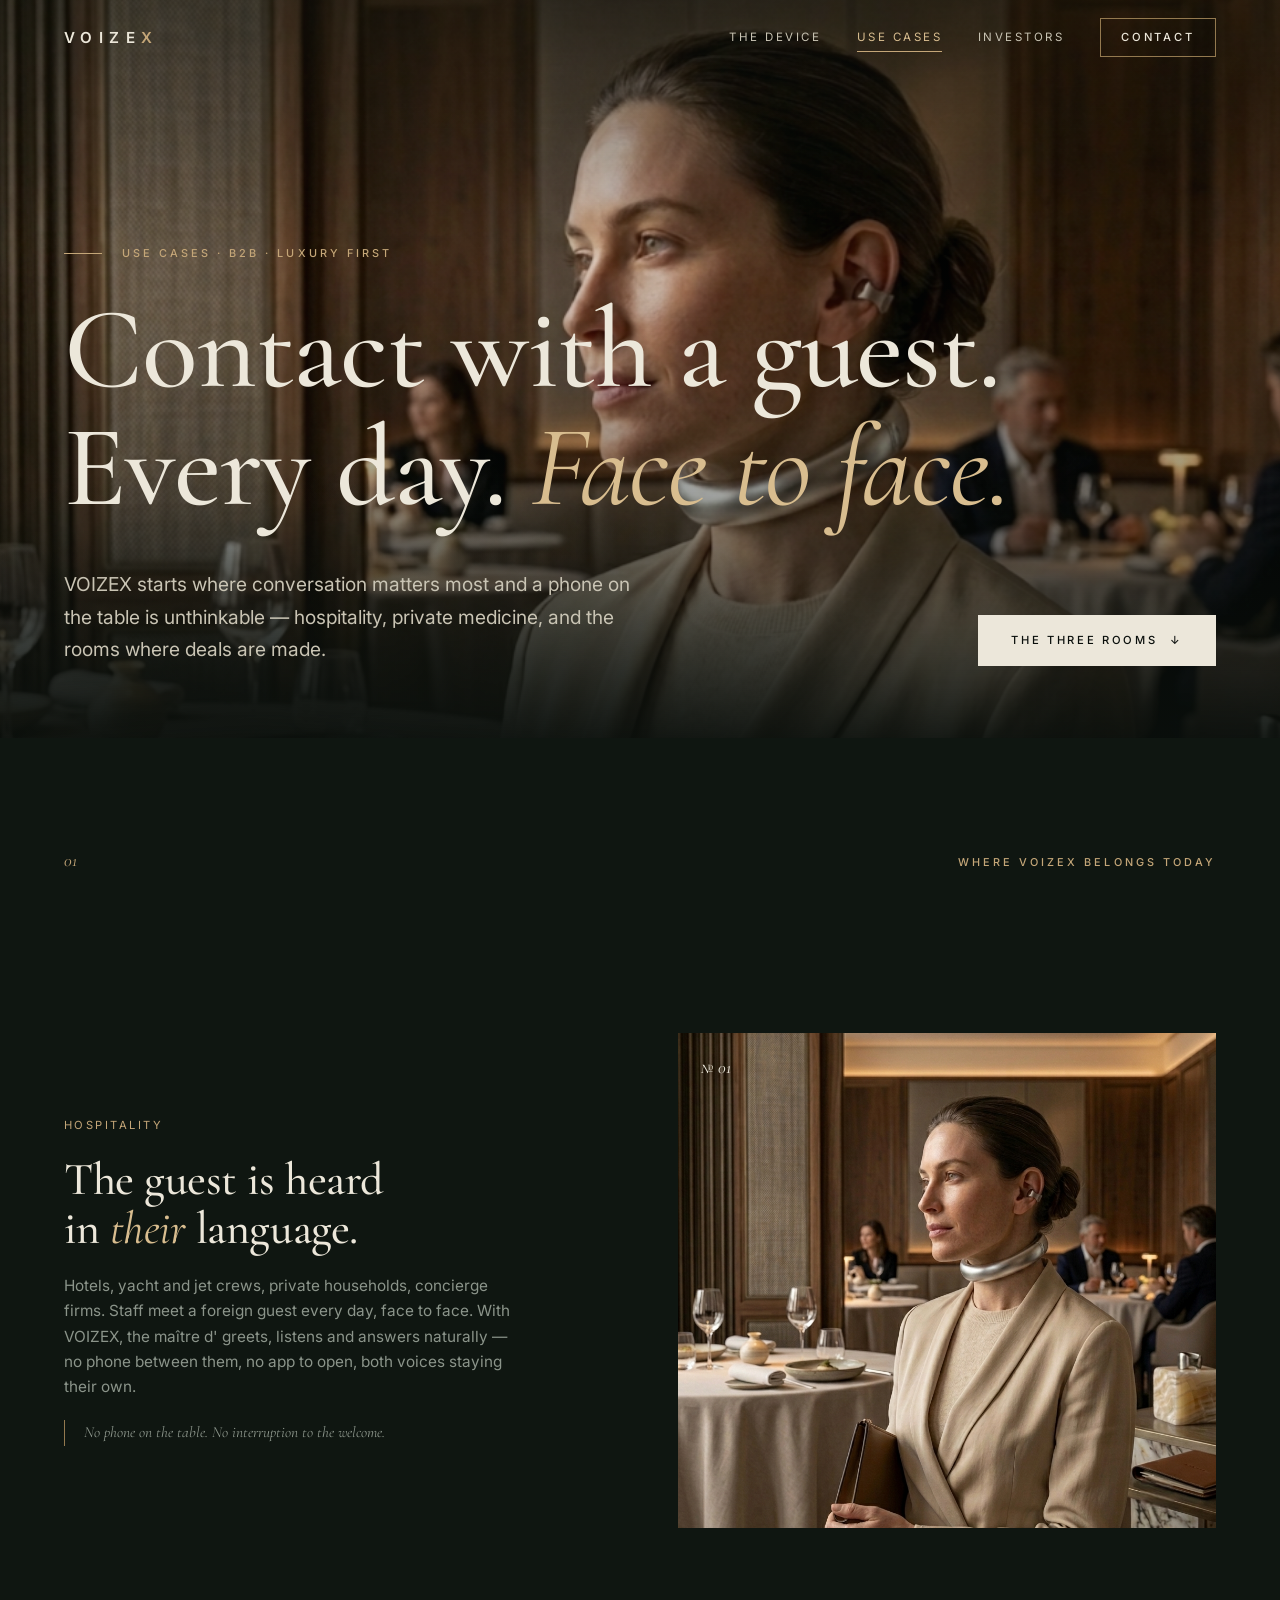
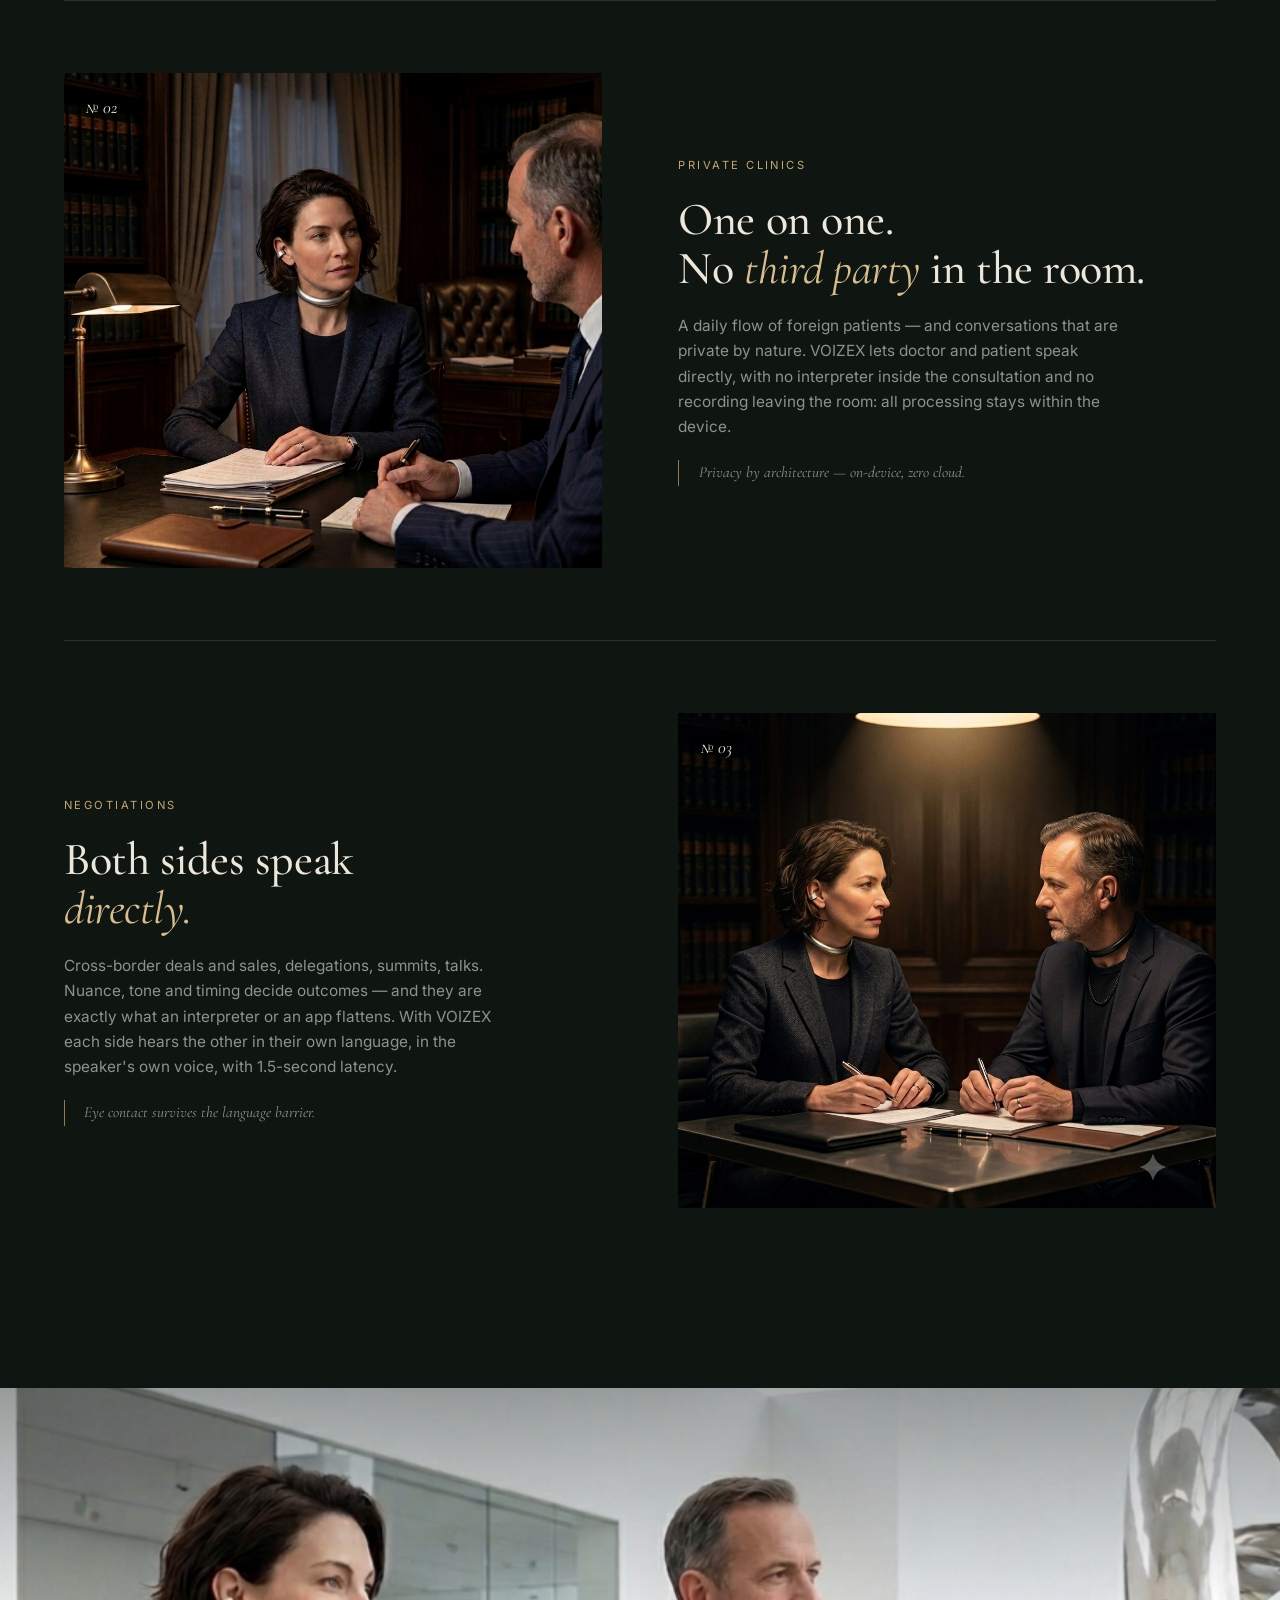
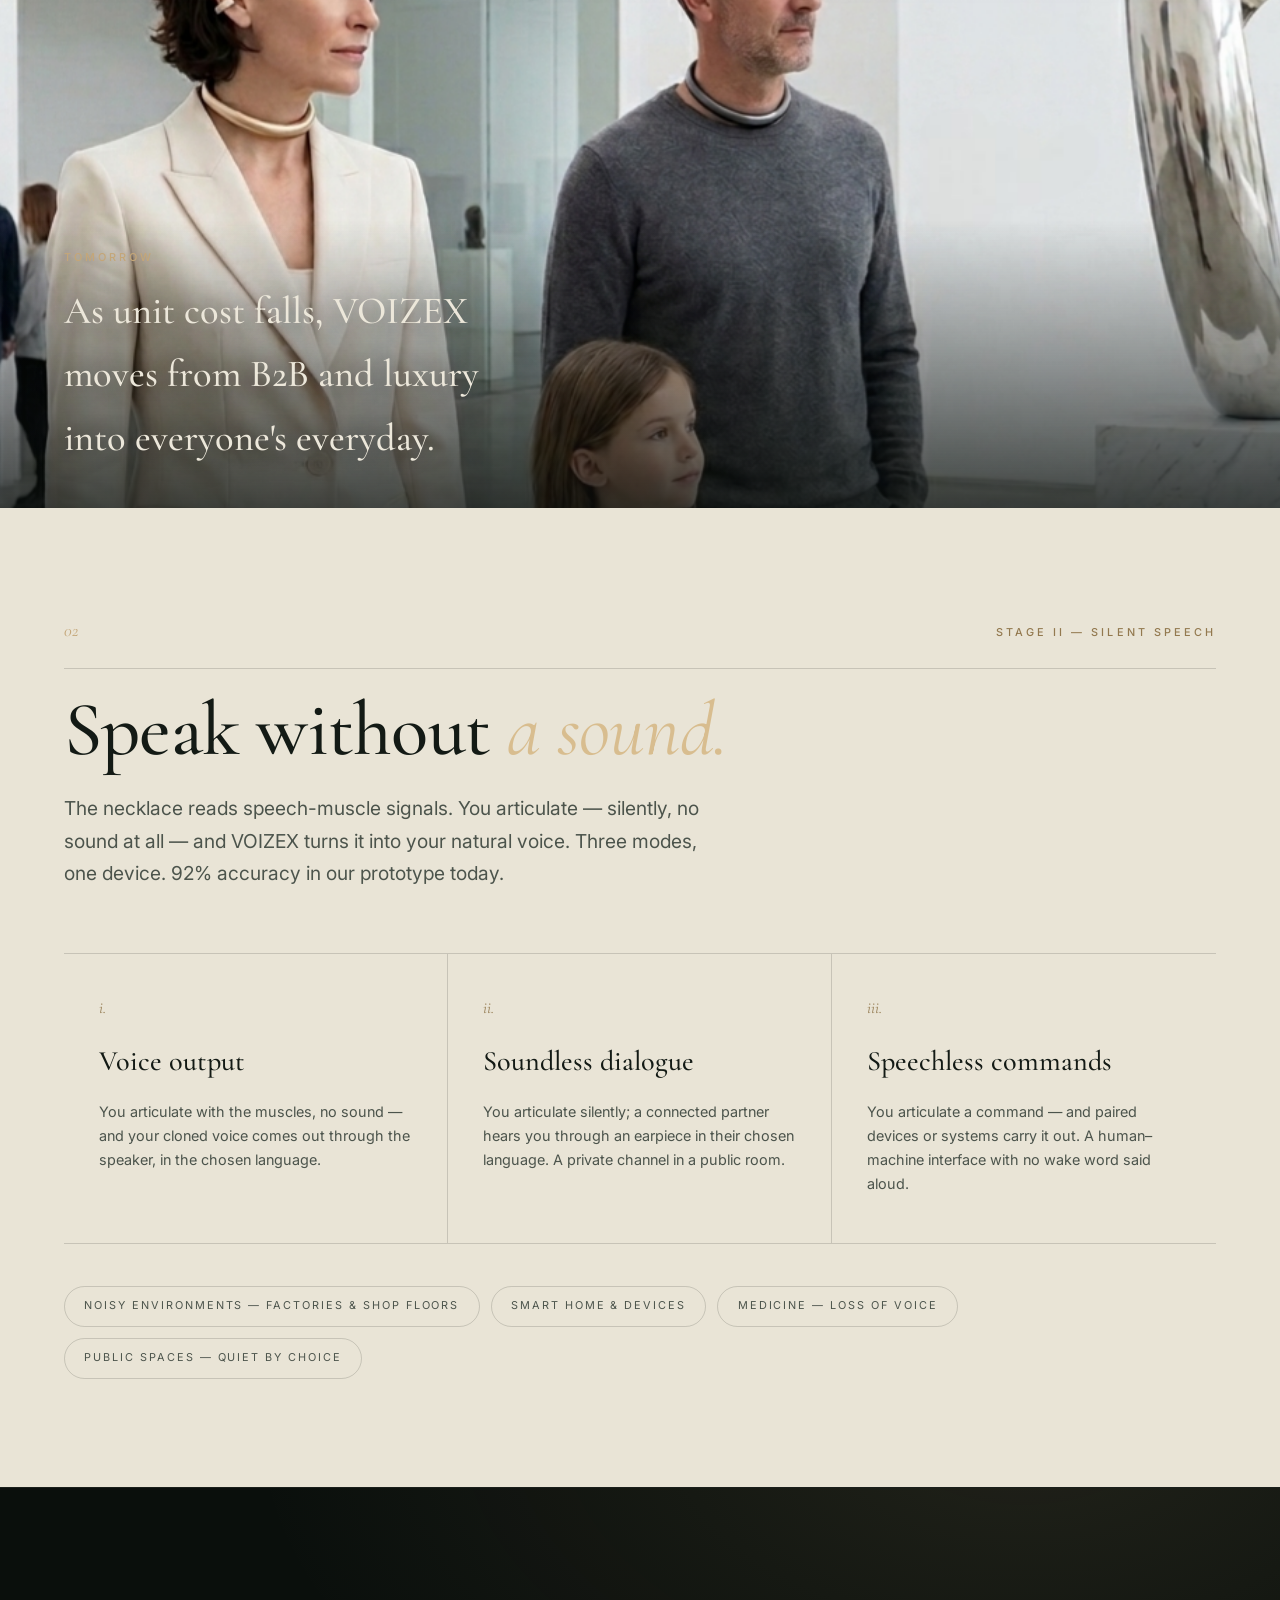
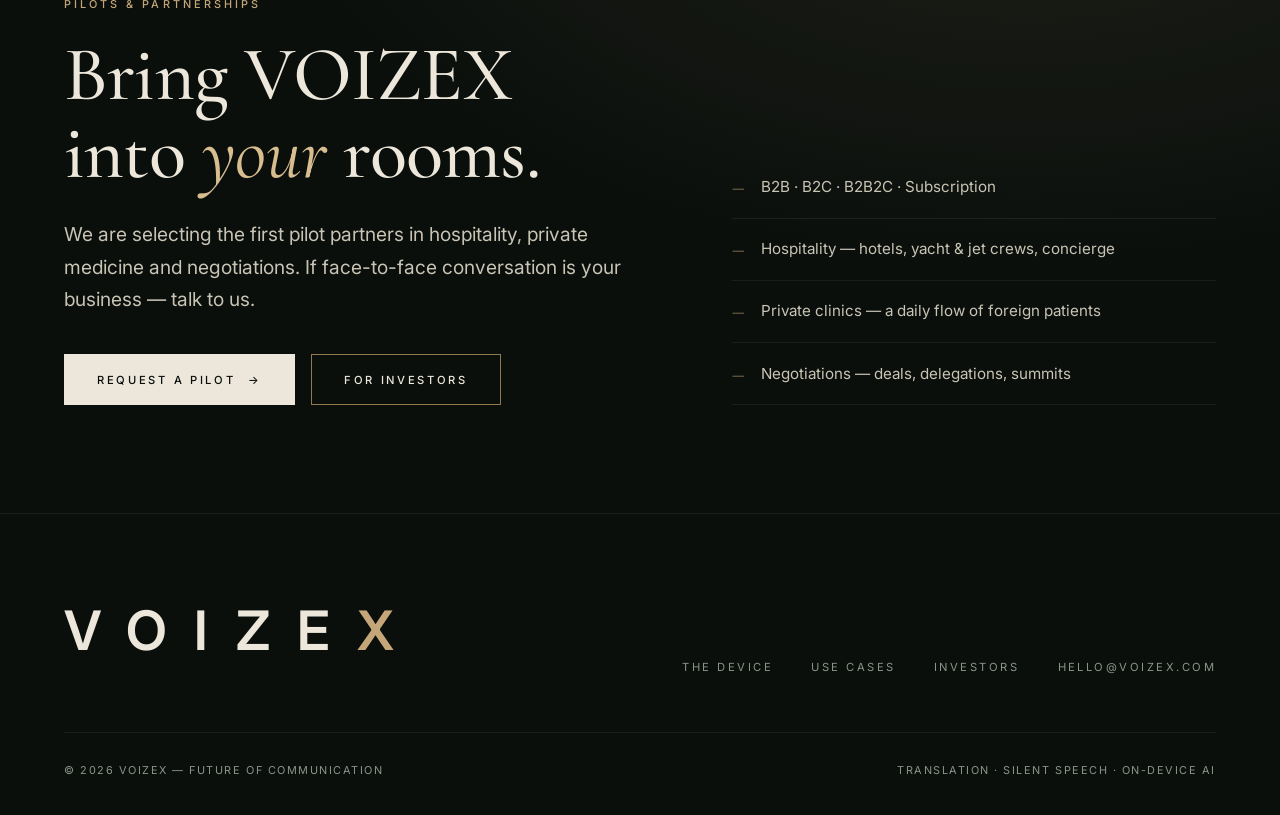
==== use-cases.html @ 8a962c3b "VOIZEX website — initial version (2 pages, dark luxury, serif typography) Co-Authored-By: Claude Fab" ====
<!DOCTYPE html>
<html lang="en">
<head>
  <meta charset="UTF-8">
  <meta name="viewport" content="width=device-width, initial-scale=1.0">
  <title>VOIZEX — Use Cases</title>
  <meta name="description" content="Where VOIZEX belongs: hospitality, private clinics, negotiations — and the silent-speech scenarios that come next.">
  <link rel="preconnect" href="https://fonts.googleapis.com">
  <link rel="preconnect" href="https://fonts.gstatic.com" crossorigin>
  <link href="https://fonts.googleapis.com/css2?family=Cormorant+Garamond:ital,wght@0,400;0,500;0,600;1,400;1,500&family=Inter:wght@400;500;600&display=swap" rel="stylesheet">
  <link rel="stylesheet" href="assets/css/style.css">
</head>
<body>

  <!-- ══════════ NAV ══════════ -->
  <nav class="nav" id="nav">
    <a class="nav-logo" href="index.html">VOIZE<span>X</span></a>
    <div class="nav-links">
      <a class="nav-link" href="index.html">The Device</a>
      <a class="nav-link active" href="use-cases.html">Use Cases</a>
      <a class="nav-link hide-sm" href="index.html#investors">Investors</a>
      <a class="btn" href="mailto:hello@voizex.com" style="padding:0.6rem 1.3rem">Contact</a>
    </div>
  </nav>

  <!-- ══════════ HERO ══════════ -->
  <header class="hero" style="min-height:82svh;">
    <div class="hero-media" data-parallax="0.25">
      <img src="assets/img/hospitality.png" alt="A maître d' wearing the VOIZEX necklace in a fine-dining room" fetchpriority="high" style="object-position:center 25%;">
    </div>
    <div class="hero-inner">
      <div class="hero-kicker reveal">
        <span class="tick"></span>
        <span class="label">Use cases · B2B · Luxury first</span>
      </div>
      <h1 class="display h-hero reveal" style="--d:.1s">Contact with a guest.<br>Every day. <em>Face to face.</em></h1>
      <div class="hero-bottom">
        <p class="lead hero-sub reveal" style="--d:.25s">
          VOIZEX starts where conversation matters most and a phone
          on the table is unthinkable — hospitality, private medicine,
          and the rooms where deals are made.
        </p>
        <div class="reveal" style="--d:.4s">
          <a class="btn btn--solid" href="#stories">The three rooms <span class="btn-arrow">↓</span></a>
        </div>
      </div>
    </div>
  </header>

  <!-- ══════════ STORIES ══════════ -->
  <section class="section" id="stories">
    <div class="wrap">
      <div class="section-head">
        <div class="head-row">
          <span class="index-num reveal">01</span>
          <span class="label reveal">Where Voizex belongs today</span>
        </div>
        <hr class="rule reveal-line">
      </div>

      <article class="story">
        <div class="story-media reveal">
          <img src="assets/img/hospitality.png" alt="Fine-dining maître d' greeting foreign guests, wearing VOIZEX" loading="lazy">
          <span class="story-index">№ 01</span>
        </div>
        <div class="story-body">
          <span class="who reveal">Hospitality</span>
          <h3 class="display reveal" style="--d:.1s">The guest is heard<br>in <em>their</em> language.</h3>
          <p class="reveal" style="--d:.2s">
            Hotels, yacht and jet crews, private households, concierge firms.
            Staff meet a foreign guest every day, face to face. With VOIZEX,
            the maître d' greets, listens and answers naturally — no phone
            between them, no app to open, both voices staying their own.
          </p>
          <p class="story-quote reveal" style="--d:.3s">
            No phone on the table. No interruption to the welcome.
          </p>
        </div>
      </article>

      <article class="story">
        <div class="story-media reveal">
          <img src="assets/img/clinic.png" alt="A private-clinic consultation, one on one, with VOIZEX at the neck" loading="lazy">
          <span class="story-index">№ 02</span>
        </div>
        <div class="story-body">
          <span class="who reveal">Private clinics</span>
          <h3 class="display reveal" style="--d:.1s">One on one.<br>No <em>third party</em> in the room.</h3>
          <p class="reveal" style="--d:.2s">
            A daily flow of foreign patients — and conversations that are
            private by nature. VOIZEX lets doctor and patient speak directly,
            with no interpreter inside the consultation and no recording
            leaving the room: all processing stays within the device.
          </p>
          <p class="story-quote reveal" style="--d:.3s">
            Privacy by architecture — on-device, zero cloud.
          </p>
        </div>
      </article>

      <article class="story">
        <div class="story-media reveal">
          <img src="assets/img/negotiation.png" alt="Two negotiators wearing VOIZEX across the table from each other" loading="lazy">
          <span class="story-index">№ 03</span>
        </div>
        <div class="story-body">
          <span class="who reveal">Negotiations</span>
          <h3 class="display reveal" style="--d:.1s">Both sides speak<br><em>directly.</em></h3>
          <p class="reveal" style="--d:.2s">
            Cross-border deals and sales, delegations, summits, talks.
            Nuance, tone and timing decide outcomes — and they are exactly
            what an interpreter or an app flattens. With VOIZEX each side
            hears the other in their own language, in the speaker's own voice,
            with 1.5-second latency.
          </p>
          <p class="story-quote reveal" style="--d:.3s">
            Eye contact survives the language barrier.
          </p>
        </div>
      </article>
    </div>
  </section>

  <!-- ══════════ IMAGE BREAK ══════════ -->
  <div class="image-break">
    <img src="assets/img/museum.png" alt="A family in a gallery wearing VOIZEX — technology that leaves no trace" data-parallax="0.18" loading="lazy">
    <div class="caption reveal">
      <p class="label" style="margin-bottom:0.8rem;">Tomorrow</p>
      <p class="cap-title">As unit cost falls, VOIZEX moves from B2B and luxury into everyone's everyday.</p>
    </div>
  </div>

  <!-- ══════════ SILENT SPEECH ══════════ -->
  <section class="section section--paper on-paper" id="silent">
    <div class="wrap">
      <div class="section-head">
        <div class="head-row">
          <span class="index-num reveal">02</span>
          <span class="label reveal">Stage II — silent speech</span>
        </div>
        <hr class="rule reveal-line">
        <h2 class="display h-1 reveal">Speak without <em>a sound.</em></h2>
        <p class="lead reveal" style="--d:.15s">
          The necklace reads speech-muscle signals. You articulate — silently,
          no sound at all — and VOIZEX turns it into your natural voice.
          Three modes, one device. 92% accuracy in our prototype today.
        </p>
      </div>

      <div class="modes">
        <article class="mode reveal">
          <span class="mode-num">i.</span>
          <h4>Voice output</h4>
          <p>You articulate with the muscles, no sound — and your cloned voice
             comes out through the speaker, in the chosen language.</p>
        </article>
        <article class="mode reveal" style="--d:.12s">
          <span class="mode-num">ii.</span>
          <h4>Soundless dialogue</h4>
          <p>You articulate silently; a connected partner hears you through
             an earpiece in their chosen language. A private channel in a public room.</p>
        </article>
        <article class="mode reveal" style="--d:.24s">
          <span class="mode-num">iii.</span>
          <h4>Speechless commands</h4>
          <p>You articulate a command — and paired devices or systems carry it out.
             A human–machine interface with no wake word said aloud.</p>
        </article>
      </div>

      <div class="env-row">
        <span class="env-chip reveal">Noisy environments — factories &amp; shop floors</span>
        <span class="env-chip reveal" style="--d:.08s">Smart home &amp; devices</span>
        <span class="env-chip reveal" style="--d:.16s">Medicine — loss of voice</span>
        <span class="env-chip reveal" style="--d:.24s">Public spaces — quiet by choice</span>
      </div>
    </div>
  </section>

  <!-- ══════════ CTA BAND ══════════ -->
  <section class="section invest">
    <div class="wrap">
      <div class="invest-grid">
        <div>
          <p class="label reveal">Pilots &amp; partnerships</p>
          <h2 class="display h-1 reveal" style="--d:.1s; margin-top:1.4rem;">Bring VOIZEX into <em>your</em> rooms.</h2>
          <p class="lead reveal" style="--d:.2s; margin-top:1.6rem;">
            We are selecting the first pilot partners in hospitality,
            private medicine and negotiations. If face-to-face conversation
            is your business — talk to us.
          </p>
          <div class="reveal" style="--d:.3s; margin-top:2.4rem; display:flex; gap:1rem; flex-wrap:wrap;">
            <a class="btn btn--solid" href="mailto:hello@voizex.com?subject=VOIZEX%20—%20pilot%20request">Request a pilot <span class="btn-arrow">→</span></a>
            <a class="btn" href="index.html#investors">For investors</a>
          </div>
        </div>
        <ul class="invest-points">
          <li class="reveal">B2B · B2C · B2B2C · Subscription</li>
          <li class="reveal" style="--d:.08s">Hospitality — hotels, yacht &amp; jet crews, concierge</li>
          <li class="reveal" style="--d:.16s">Private clinics — a daily flow of foreign patients</li>
          <li class="reveal" style="--d:.24s">Negotiations — deals, delegations, summits</li>
        </ul>
      </div>
    </div>
  </section>

  <!-- ══════════ FOOTER ══════════ -->
  <footer class="footer">
    <div class="wrap">
      <div class="footer-grid">
        <a class="footer-word" href="index.html">VOIZE<span>X</span></a>
        <div class="footer-links">
          <a href="index.html">The Device</a>
          <a href="use-cases.html">Use Cases</a>
          <a href="index.html#investors">Investors</a>
          <a href="mailto:hello@voizex.com">hello@voizex.com</a>
        </div>
      </div>
      <div class="footer-base">
        <span>© 2026 VOIZEX — Future of communication</span>
        <span>Translation · Silent speech · On-device AI</span>
      </div>
    </div>
  </footer>

  <script src="assets/js/main.js"></script>
</body>
</html>
---- assets/css/style.css ----
/* ============================================================
   VOIZEX — design system
   Deep-green editorial luxury · Cormorant Garamond + Inter
   ============================================================ */

:root {
  /* palette — warm near-black green, never flat black */
  --bg-0: #0a0f0c;
  --bg-1: #0f1611;
  --bg-2: #152018;
  --bg-3: #1b2a20;
  --ivory: #ece7da;
  --ivory-dim: #c9c4b4;
  --muted: #8b948a;
  --gold: #c4a678;
  --gold-bright: #d8bd8f;
  --gold-deep: #93794f;
  --line: rgba(236, 231, 218, 0.13);
  --line-soft: rgba(236, 231, 218, 0.07);

  /* light sections */
  --paper: #e9e4d6;
  --paper-2: #dfd9c8;
  --ink: #131a15;
  --ink-soft: #4c544c;
  --line-dark: rgba(19, 26, 21, 0.16);

  --font-display: "Cormorant Garamond", Georgia, serif;
  --font-body: "Inter", -apple-system, sans-serif;

  --ease-out: cubic-bezier(0.16, 1, 0.3, 1);
  --pad-x: clamp(1.25rem, 5vw, 5rem);
}

* { margin: 0; padding: 0; box-sizing: border-box; }

html { scroll-behavior: smooth; }

body {
  background: var(--bg-1);
  color: var(--ivory);
  font-family: var(--font-body);
  font-size: 1rem;
  line-height: 1.65;
  -webkit-font-smoothing: antialiased;
  overflow-x: hidden;
}

::selection { background: var(--gold); color: var(--bg-0); }

img { max-width: 100%; display: block; }

a { color: inherit; text-decoration: none; }

/* ---------- typography ---------- */

.display {
  font-family: var(--font-display);
  font-weight: 500;
  line-height: 1.02;
  letter-spacing: -0.01em;
  text-wrap: balance;
}

.display em {
  font-style: italic;
  font-weight: 400;
  color: var(--gold-bright);
}

.h-hero  { font-size: clamp(3.2rem, 9vw, 8.5rem); }
.h-1     { font-size: clamp(2.6rem, 6vw, 5.5rem); }
.h-2     { font-size: clamp(2rem, 4.2vw, 3.6rem); }
.h-3     { font-size: clamp(1.5rem, 2.6vw, 2.2rem); font-weight: 500; }

.label {
  font-family: var(--font-body);
  font-size: 0.68rem;
  font-weight: 500;
  letter-spacing: 0.28em;
  text-transform: uppercase;
  color: var(--gold);
}

.lead {
  font-size: clamp(1.05rem, 1.5vw, 1.3rem);
  line-height: 1.7;
  color: var(--ivory-dim);
  max-width: 34em;
}

.body-copy {
  font-size: 0.95rem;
  color: var(--muted);
  max-width: 32em;
}

.on-paper .label { color: var(--gold-deep); }
.on-paper .lead { color: var(--ink-soft); }
.on-paper .body-copy { color: var(--ink-soft); }

/* ---------- layout primitives ---------- */

.section {
  position: relative;
  padding: clamp(5rem, 12vh, 9rem) var(--pad-x);
}

.section--paper {
  background: var(--paper);
  color: var(--ink);
}

.section--deep { background: var(--bg-0); }
.section--tint {
  background:
    radial-gradient(120% 90% at 85% 0%, rgba(196, 166, 120, 0.06), transparent 55%),
    var(--bg-2);
}

.wrap { max-width: 84rem; margin: 0 auto; }

.section-head {
  display: flex;
  flex-direction: column;
  gap: 1.4rem;
  margin-bottom: clamp(3rem, 7vh, 5.5rem);
}

.rule {
  width: 100%;
  height: 1px;
  background: var(--line);
  border: 0;
}
.on-paper .rule, .section--paper .rule { background: var(--line-dark); }

.head-row {
  display: flex;
  justify-content: space-between;
  align-items: baseline;
  gap: 2rem;
  flex-wrap: wrap;
}

.index-num {
  font-family: var(--font-display);
  font-style: italic;
  font-size: 1.1rem;
  color: var(--gold);
}

/* ---------- nav ---------- */

.nav {
  position: fixed;
  inset: 0 0 auto 0;
  z-index: 100;
  display: flex;
  align-items: center;
  justify-content: space-between;
  padding: 1.1rem var(--pad-x);
  transition: background 0.5s, backdrop-filter 0.5s, box-shadow 0.5s;
}

.nav.scrolled {
  background: rgba(10, 15, 12, 0.82);
  backdrop-filter: blur(14px);
  -webkit-backdrop-filter: blur(14px);
  box-shadow: 0 1px 0 var(--line-soft);
}

.nav-logo {
  font-family: var(--font-body);
  font-weight: 600;
  font-size: 0.95rem;
  letter-spacing: 0.42em;
  color: var(--ivory);
}
.nav-logo span { color: var(--gold); }

.nav-links {
  display: flex;
  align-items: center;
  gap: 2.2rem;
}

.nav-link {
  font-size: 0.72rem;
  letter-spacing: 0.22em;
  text-transform: uppercase;
  color: var(--ivory-dim);
  transition: color 0.3s;
  position: relative;
  padding: 0.3rem 0;
  white-space: nowrap;
}
.nav-link:hover { color: var(--ivory); }
.nav-link.active { color: var(--gold-bright); }
.nav-link.active::after {
  content: "";
  position: absolute;
  left: 0; right: 0; bottom: 0;
  height: 1px;
  background: var(--gold);
}

/* ---------- buttons ---------- */

.btn {
  display: inline-flex;
  align-items: center;
  gap: 0.8rem;
  padding: 0.95rem 2rem;
  border: 1px solid var(--gold-deep);
  color: var(--ivory);
  font-size: 0.7rem;
  font-weight: 500;
  letter-spacing: 0.24em;
  text-transform: uppercase;
  transition: background 0.4s var(--ease-out), color 0.4s, border-color 0.4s;
  background: transparent;
  cursor: pointer;
}
.btn:hover { background: var(--gold); border-color: var(--gold); color: var(--bg-0); }

.btn--solid { background: var(--ivory); border-color: var(--ivory); color: var(--bg-0); }
.btn--solid:hover { background: var(--gold-bright); border-color: var(--gold-bright); }

.btn--ink { border-color: var(--ink); color: var(--ink); }
.btn--ink:hover { background: var(--ink); color: var(--paper); }

.btn-arrow { transition: transform 0.4s var(--ease-out); }
.btn:hover .btn-arrow { transform: translateX(4px); }

/* ---------- hero ---------- */

.hero {
  position: relative;
  min-height: 100svh;
  display: flex;
  align-items: flex-end;
  padding: 0 var(--pad-x) clamp(3rem, 8vh, 6rem);
  overflow: hidden;
  background: var(--bg-0);
}

.hero-media {
  position: absolute;
  inset: 0;
  z-index: 0;
}
.hero-media img {
  width: 100%;
  height: 100%;
  object-fit: cover;
  object-position: center 40%;
  transform: scale(1.08);
  will-change: transform;
}
.hero-media::after {
  content: "";
  position: absolute;
  inset: 0;
  background:
    linear-gradient(180deg, rgba(10,15,12,0.55) 0%, rgba(10,15,12,0.15) 35%, rgba(10,15,12,0.4) 68%, rgba(10,15,12,0.94) 100%),
    radial-gradient(90% 60% at 20% 100%, rgba(10,15,12,0.65), transparent 60%);
}

.hero-inner {
  position: relative;
  z-index: 1;
  width: 100%;
  max-width: 84rem;
  margin: 0 auto;
}

.hero-kicker {
  display: flex;
  align-items: center;
  gap: 1.2rem;
  margin-bottom: 1.8rem;
}
.hero-kicker .tick { width: 2.4rem; height: 1px; background: var(--gold); }

.hero-bottom {
  display: flex;
  justify-content: space-between;
  align-items: flex-end;
  gap: 3rem;
  margin-top: 2.6rem;
  flex-wrap: wrap;
}

.hero-sub { max-width: 30em; }

.hero-scroll {
  position: absolute;
  right: var(--pad-x);
  bottom: clamp(3rem, 8vh, 6rem);
  z-index: 1;
  display: flex;
  flex-direction: column;
  align-items: center;
  gap: 0.9rem;
  color: var(--ivory-dim);
  font-size: 0.62rem;
  letter-spacing: 0.3em;
  text-transform: uppercase;
  writing-mode: vertical-rl;
}
.hero-scroll .line {
  width: 1px;
  height: 3.4rem;
  background: linear-gradient(var(--gold), transparent);
  animation: drip 2.6s var(--ease-out) infinite;
}
@keyframes drip {
  0% { transform: scaleY(0); transform-origin: top; }
  45% { transform: scaleY(1); transform-origin: top; }
  55% { transform: scaleY(1); transform-origin: bottom; }
  100% { transform: scaleY(0); transform-origin: bottom; }
}

/* ---------- marquee ---------- */

.marquee {
  overflow: hidden;
  border-top: 1px solid var(--line-soft);
  border-bottom: 1px solid var(--line-soft);
  background: var(--bg-0);
  padding: 1.05rem 0;
}
.marquee-track {
  display: flex;
  gap: 4rem;
  width: max-content;
  animation: marquee 38s linear infinite;
}
.marquee-item {
  display: flex;
  align-items: center;
  gap: 4rem;
  font-family: var(--font-display);
  font-style: italic;
  font-size: 1.05rem;
  color: var(--ivory-dim);
  white-space: nowrap;
}
.marquee-item .dot { color: var(--gold); font-style: normal; font-size: 0.7rem; }
@keyframes marquee { to { transform: translateX(-50%); } }

/* ---------- manifesto ---------- */

.manifesto { text-align: left; }

.manifesto-quote {
  font-family: var(--font-display);
  font-weight: 400;
  font-size: clamp(1.6rem, 3.4vw, 3rem);
  line-height: 1.35;
  max-width: 26em;
  color: var(--ivory);
}
.manifesto-quote em { font-style: italic; color: var(--gold-bright); }

.manifesto-sig {
  margin-top: 2.8rem;
  display: flex;
  align-items: center;
  gap: 1.2rem;
}
.manifesto-sig .tick { width: 2.4rem; height: 1px; background: var(--gold); }

/* ---------- problem ---------- */

.problem-grid {
  display: grid;
  grid-template-columns: 1.15fr 0.85fr;
  gap: clamp(2.5rem, 6vw, 6rem);
  align-items: start;
}

.broken-list { border-top: 1px solid var(--line-dark); }
.broken-item {
  display: flex;
  justify-content: space-between;
  align-items: baseline;
  gap: 2rem;
  padding: 1.35rem 0;
  border-bottom: 1px solid var(--line-dark);
}
.broken-item .name {
  font-family: var(--font-display);
  font-size: clamp(1.3rem, 2vw, 1.8rem);
  font-weight: 500;
}
.broken-item .flaw {
  font-size: 0.78rem;
  letter-spacing: 0.06em;
  color: var(--ink-soft);
  text-align: right;
}

/* ---------- the set (three pieces) ---------- */

.set-image {
  margin: 0 calc(-1 * var(--pad-x));
  position: relative;
}
.set-image img { width: 100%; height: clamp(20rem, 60vh, 42rem); object-fit: cover; }
.set-image::after {
  content: "";
  position: absolute; inset: 0;
  background: linear-gradient(180deg, var(--bg-1) 0%, transparent 18%, transparent 82%, var(--bg-1) 100%);
}

.pieces {
  display: grid;
  grid-template-columns: repeat(3, 1fr);
  gap: 0;
  border-top: 1px solid var(--line);
  border-bottom: 1px solid var(--line);
  margin-top: clamp(3rem, 7vh, 5rem);
}

.piece {
  padding: 2.6rem 2.2rem 3rem;
  border-right: 1px solid var(--line);
  display: flex;
  flex-direction: column;
  gap: 1.1rem;
  transition: background 0.5s;
}
.piece:last-child { border-right: 0; }
.piece:hover { background: rgba(236, 231, 218, 0.025); }

.piece-num {
  font-family: var(--font-display);
  font-style: italic;
  color: var(--gold);
  font-size: 1rem;
}
.piece-name {
  font-family: var(--font-display);
  font-size: clamp(1.6rem, 2.4vw, 2.2rem);
  font-weight: 500;
}
.piece-tag {
  font-size: 0.62rem;
  letter-spacing: 0.24em;
  text-transform: uppercase;
  color: var(--gold);
}
.piece-desc { font-size: 0.92rem; color: var(--muted); }

/* ---------- numbers strip ---------- */

.stats {
  display: grid;
  grid-template-columns: repeat(4, 1fr);
  border-top: 1px solid var(--line);
}
.stat {
  padding: 2.6rem 2rem 2.8rem 0;
  border-right: 1px solid var(--line);
  margin-right: 2rem;
}
.stat:last-child { border-right: 0; margin-right: 0; }

.stat-value {
  font-family: var(--font-display);
  font-size: clamp(2.6rem, 5vw, 4.6rem);
  font-weight: 500;
  line-height: 1;
  color: var(--ivory);
}
.stat-value .unit { font-size: 0.5em; font-style: italic; color: var(--gold-bright); }
.stat-caption { margin-top: 1rem; font-size: 0.78rem; color: var(--muted); max-width: 16em; }

.section--paper .stats { border-color: var(--line-dark); }
.section--paper .stat { border-color: var(--line-dark); }
.section--paper .stat-value { color: var(--ink); }
.section--paper .stat-caption { color: var(--ink-soft); }

/* ---------- principles (no phone no cloud) ---------- */

.principles {
  display: grid;
  grid-template-columns: repeat(3, 1fr);
  gap: clamp(2rem, 4vw, 4rem);
}
.principle { border-top: 1px solid var(--line); padding-top: 1.6rem; }
.principle h3 {
  font-family: var(--font-display);
  font-size: clamp(1.7rem, 2.6vw, 2.4rem);
  font-weight: 500;
  margin-bottom: 0.9rem;
}
.principle p { font-size: 0.9rem; color: var(--muted); }

/* ---------- stages ---------- */

.stages {
  display: grid;
  grid-template-columns: 1fr 1fr;
  gap: clamp(2rem, 5vw, 5rem);
}
.stage {
  position: relative;
  padding: 2.6rem 2.4rem 3rem;
  border: 1px solid var(--line);
  background: linear-gradient(160deg, rgba(236,231,218,0.03), transparent 45%);
}
.stage--next {
  border-color: var(--gold-deep);
  background: linear-gradient(160deg, rgba(196,166,120,0.08), transparent 55%);
}
.stage .stage-eyebrow {
  font-family: var(--font-display);
  font-style: italic;
  color: var(--gold);
  font-size: 1rem;
  margin-bottom: 1.2rem;
}
.stage h3 {
  font-family: var(--font-display);
  font-weight: 500;
  font-size: clamp(2rem, 3.4vw, 3.2rem);
  margin-bottom: 1rem;
}
.stage p { color: var(--muted); font-size: 0.95rem; max-width: 28em; }

/* ---------- materials ---------- */

.materials-row {
  display: flex;
  flex-wrap: wrap;
  gap: 0;
  border-top: 1px solid var(--line);
  border-bottom: 1px solid var(--line);
}
.material {
  flex: 1 1 10rem;
  padding: 2rem 1.6rem;
  border-right: 1px solid var(--line);
  font-family: var(--font-display);
  font-size: clamp(1.2rem, 1.8vw, 1.6rem);
  font-style: italic;
  color: var(--ivory-dim);
  text-align: center;
}
.material:last-child { border-right: 0; }

/* ---------- validation ---------- */

.validation {
  display: flex;
  justify-content: space-between;
  gap: 2rem;
  align-items: baseline;
  flex-wrap: wrap;
  padding: 2rem 0;
}
.validation p { font-size: 0.8rem; color: var(--muted); max-width: 44em; }
.validation .src { color: var(--gold); font-style: italic; font-family: var(--font-display); font-size: 1rem; white-space: nowrap; }

/* ---------- image break ---------- */

.image-break {
  position: relative;
  height: clamp(24rem, 80vh, 46rem);
  overflow: hidden;
}
.image-break img {
  width: 100%; height: 120%;
  object-fit: cover;
  will-change: transform;
}
.image-break .caption {
  position: absolute;
  left: var(--pad-x);
  bottom: 2.4rem;
  z-index: 2;
  max-width: 26em;
}
.image-break .caption .cap-title {
  font-family: var(--font-display);
  font-size: clamp(1.6rem, 3vw, 2.6rem);
  font-weight: 500;
  color: var(--ivory);
  text-shadow: 0 2px 30px rgba(10,15,12,0.8);
}
.image-break::after {
  content: "";
  position: absolute; inset: 0;
  background: linear-gradient(180deg, rgba(10,15,12,0.35), transparent 30%, transparent 60%, rgba(10,15,12,0.75));
  pointer-events: none;
}

/* ---------- use-case story rows ---------- */

.story {
  display: grid;
  grid-template-columns: 1fr 1fr;
  gap: clamp(2.5rem, 6vw, 6rem);
  align-items: center;
  padding: clamp(3rem, 8vh, 6rem) 0;
}
.story + .story { border-top: 1px solid var(--line); }

.story-media {
  position: relative;
  overflow: hidden;
}
.story-media img {
  width: 100%;
  height: clamp(20rem, 55vh, 34rem);
  object-fit: cover;
  transition: transform 1.4s var(--ease-out);
}
.story:hover .story-media img { transform: scale(1.045); }

.story-media .story-index {
  position: absolute;
  top: 1.2rem; left: 1.4rem;
  font-family: var(--font-display);
  font-style: italic;
  color: var(--ivory);
  font-size: 1.1rem;
  text-shadow: 0 1px 12px rgba(10,15,12,0.9);
}

.story:nth-child(even) .story-media { order: 2; }

.story-body { display: flex; flex-direction: column; gap: 1.3rem; align-items: flex-start; }
.story-body h3 {
  font-family: var(--font-display);
  font-weight: 500;
  font-size: clamp(2rem, 3.6vw, 3.2rem);
  line-height: 1.05;
}
.story-body .who {
  font-size: 0.7rem;
  letter-spacing: 0.22em;
  text-transform: uppercase;
  color: var(--gold);
}
.story-body p { color: var(--muted); font-size: 0.96rem; max-width: 30em; }
.story-quote {
  font-family: var(--font-display);
  font-style: italic;
  font-size: 1.15rem;
  color: var(--ivory-dim);
  border-left: 1px solid var(--gold-deep);
  padding-left: 1.2rem;
}

/* ---------- silent speech modes ---------- */

.modes {
  display: grid;
  grid-template-columns: repeat(3, 1fr);
  gap: 0;
  border-top: 1px solid var(--line-dark);
  border-bottom: 1px solid var(--line-dark);
}
.mode {
  padding: 2.6rem 2.2rem 3rem;
  border-right: 1px solid var(--line-dark);
  display: flex;
  flex-direction: column;
  gap: 1rem;
}
.mode:last-child { border-right: 0; }
.mode h4 {
  font-family: var(--font-display);
  font-weight: 500;
  font-size: clamp(1.5rem, 2.2vw, 2rem);
  color: var(--ink);
}
.mode p { font-size: 0.9rem; color: var(--ink-soft); }
.mode .mode-num { font-family: var(--font-display); font-style: italic; color: var(--gold-deep); }

.env-row {
  display: flex;
  flex-wrap: wrap;
  gap: 0.7rem;
  margin-top: 2.6rem;
}
.env-chip {
  font-size: 0.68rem;
  letter-spacing: 0.18em;
  text-transform: uppercase;
  padding: 0.65rem 1.2rem;
  border: 1px solid var(--line-dark);
  color: var(--ink-soft);
  border-radius: 99px;
}

/* ---------- investor band ---------- */

.invest {
  background:
    radial-gradient(110% 130% at 80% -10%, rgba(196,166,120,0.12), transparent 55%),
    var(--bg-0);
  border-top: 1px solid var(--line-soft);
}

.invest-grid {
  display: grid;
  grid-template-columns: 1.1fr 0.9fr;
  gap: clamp(2.5rem, 6vw, 6rem);
  align-items: end;
}

.invest-figure {
  font-family: var(--font-display);
  font-weight: 500;
  font-size: clamp(3rem, 7vw, 6.5rem);
  line-height: 1;
}
.invest-figure .cur { font-style: italic; color: var(--gold-bright); font-size: 0.55em; vertical-align: 0.5em; margin-right: 0.1em; }

.invest-points { list-style: none; display: flex; flex-direction: column; }
.invest-points li {
  display: flex;
  align-items: baseline;
  gap: 1rem;
  padding: 1.1rem 0;
  border-bottom: 1px solid var(--line-soft);
  font-size: 0.95rem;
  color: var(--ivory-dim);
}
.invest-points li::before {
  content: "—";
  color: var(--gold);
  font-family: var(--font-display);
}

/* ---------- footer ---------- */

.footer {
  background: var(--bg-0);
  padding: clamp(3.5rem, 8vh, 6rem) var(--pad-x) 2.2rem;
  border-top: 1px solid var(--line-soft);
}

.footer-grid {
  display: flex;
  justify-content: space-between;
  align-items: flex-end;
  gap: 3rem;
  flex-wrap: wrap;
  margin-bottom: 3.5rem;
}

.footer-word {
  font-family: var(--font-body);
  font-weight: 600;
  letter-spacing: 0.5em;
  font-size: clamp(1.6rem, 5vw, 3.4rem);
  color: var(--ivory);
}
.footer-word span { color: var(--gold); }

.footer-links { display: flex; gap: 2.4rem; flex-wrap: wrap; }
.footer-links a {
  font-size: 0.7rem;
  letter-spacing: 0.22em;
  text-transform: uppercase;
  color: var(--muted);
  transition: color 0.3s;
}
.footer-links a:hover { color: var(--gold-bright); }

.footer-base {
  display: flex;
  justify-content: space-between;
  gap: 1.6rem;
  flex-wrap: wrap;
  padding-top: 1.8rem;
  border-top: 1px solid var(--line-soft);
  font-size: 0.68rem;
  letter-spacing: 0.14em;
  text-transform: uppercase;
  color: var(--muted);
}

/* ---------- reveal animations ---------- */

.reveal {
  opacity: 0;
  transform: translateY(2.2rem);
  transition: opacity 1s var(--ease-out), transform 1s var(--ease-out);
  transition-delay: var(--d, 0s);
}
.reveal.in { opacity: 1; transform: none; }

.reveal-line {
  transform-origin: left;
  transform: scaleX(0);
  transition: transform 1.4s var(--ease-out);
}
.reveal-line.in { transform: scaleX(1); }

@media (prefers-reduced-motion: reduce) {
  .reveal, .reveal-line { opacity: 1; transform: none; transition: none; }
  .marquee-track { animation: none; }
  html { scroll-behavior: auto; }
}

/* ---------- responsive ---------- */

@media (max-width: 900px) {
  .pieces, .principles, .modes, .stats { grid-template-columns: 1fr 1fr; }
  .piece, .mode, .stat { border-right: 0; border-bottom: 1px solid var(--line); }
  .mode { border-color: var(--line-dark); }
  .problem-grid, .stages, .invest-grid { grid-template-columns: 1fr; }
  .story { grid-template-columns: 1fr; gap: 1.8rem; }
  .story:nth-child(even) .story-media { order: 0; }
  .hero-scroll { display: none; }
}

@media (max-width: 600px) {
  .pieces, .principles, .modes, .stats { grid-template-columns: 1fr; }
  .nav { padding: 0.9rem 1.25rem; }
  .nav-links { gap: 1rem; }
  .nav-links .nav-link { font-size: 0.62rem; letter-spacing: 0.16em; }
  .nav-links .btn { padding: 0.5rem 0.9rem !important; font-size: 0.6rem; }
  .nav-logo { letter-spacing: 0.3em; font-size: 0.85rem; }
  .nav-link.hide-sm { display: none; }
  .stat { padding-right: 0; margin-right: 0; }
  .hero-kicker .label { letter-spacing: 0.18em; }
}
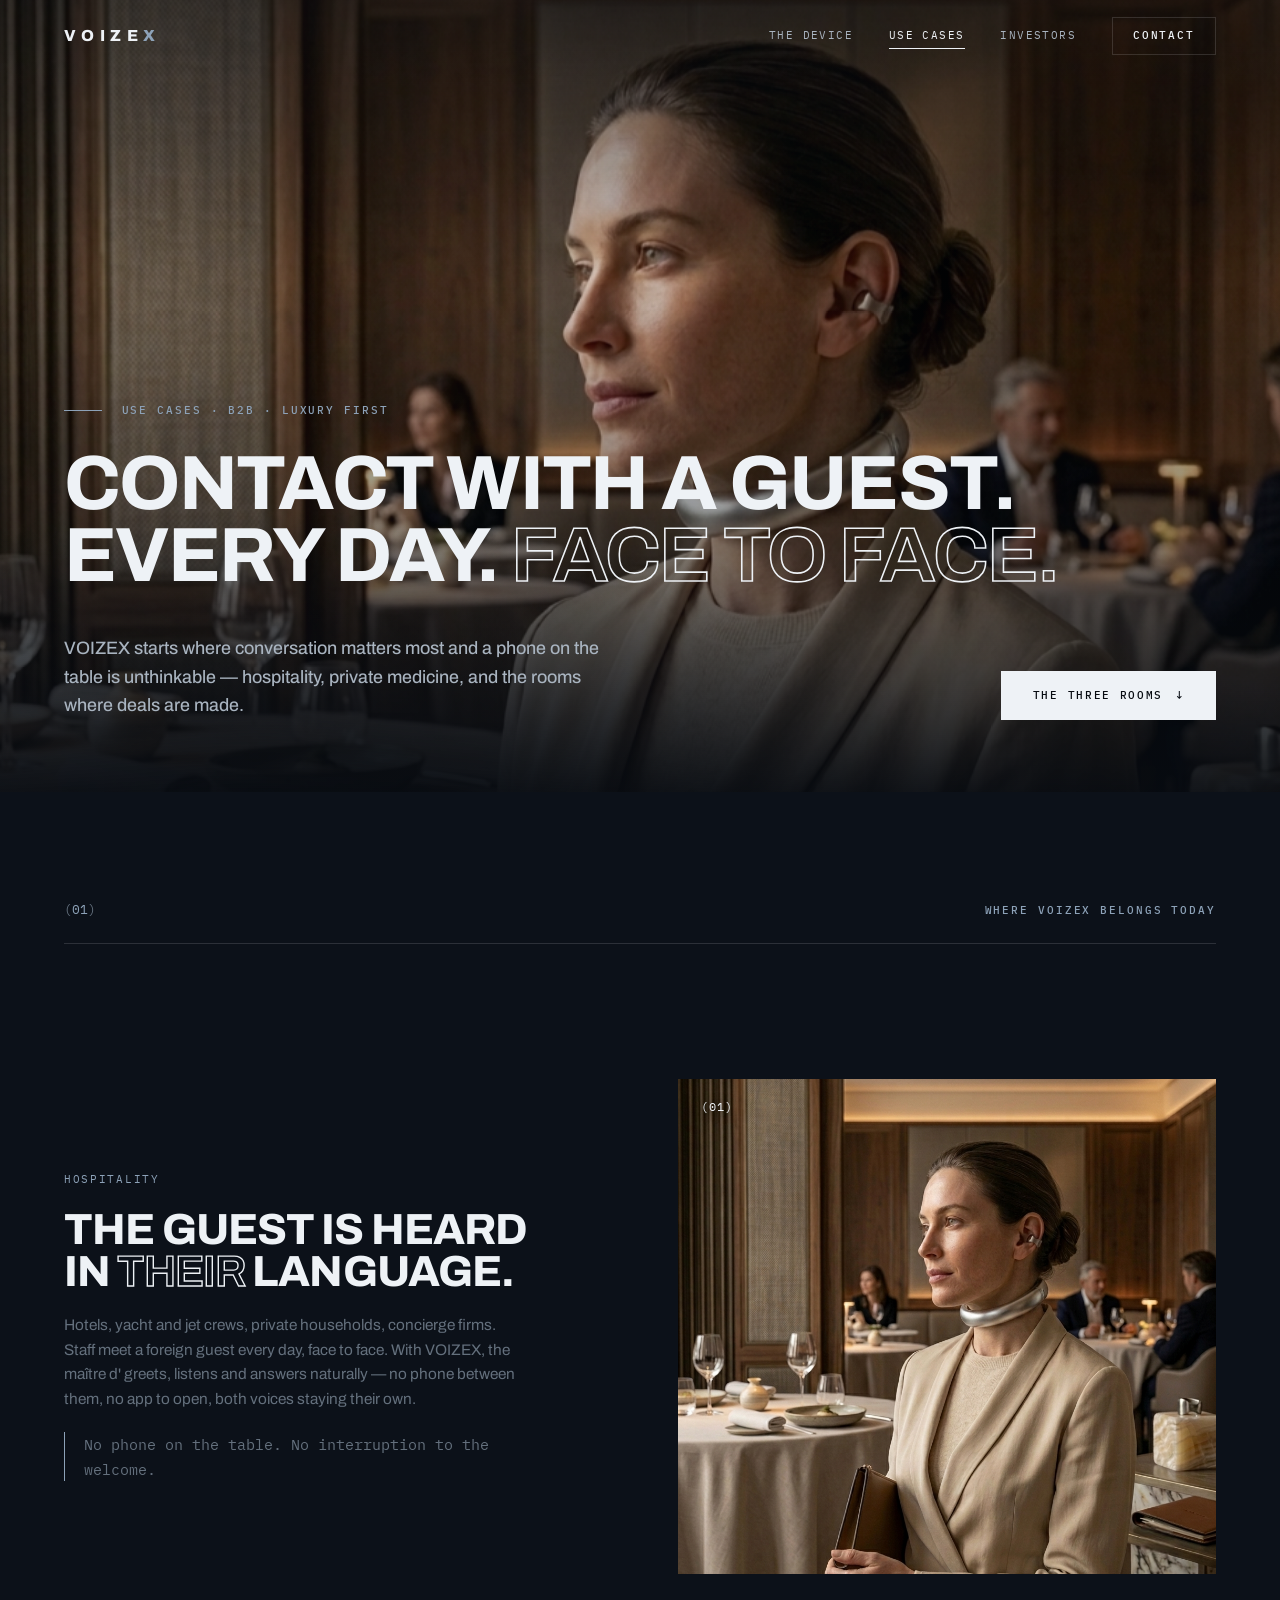
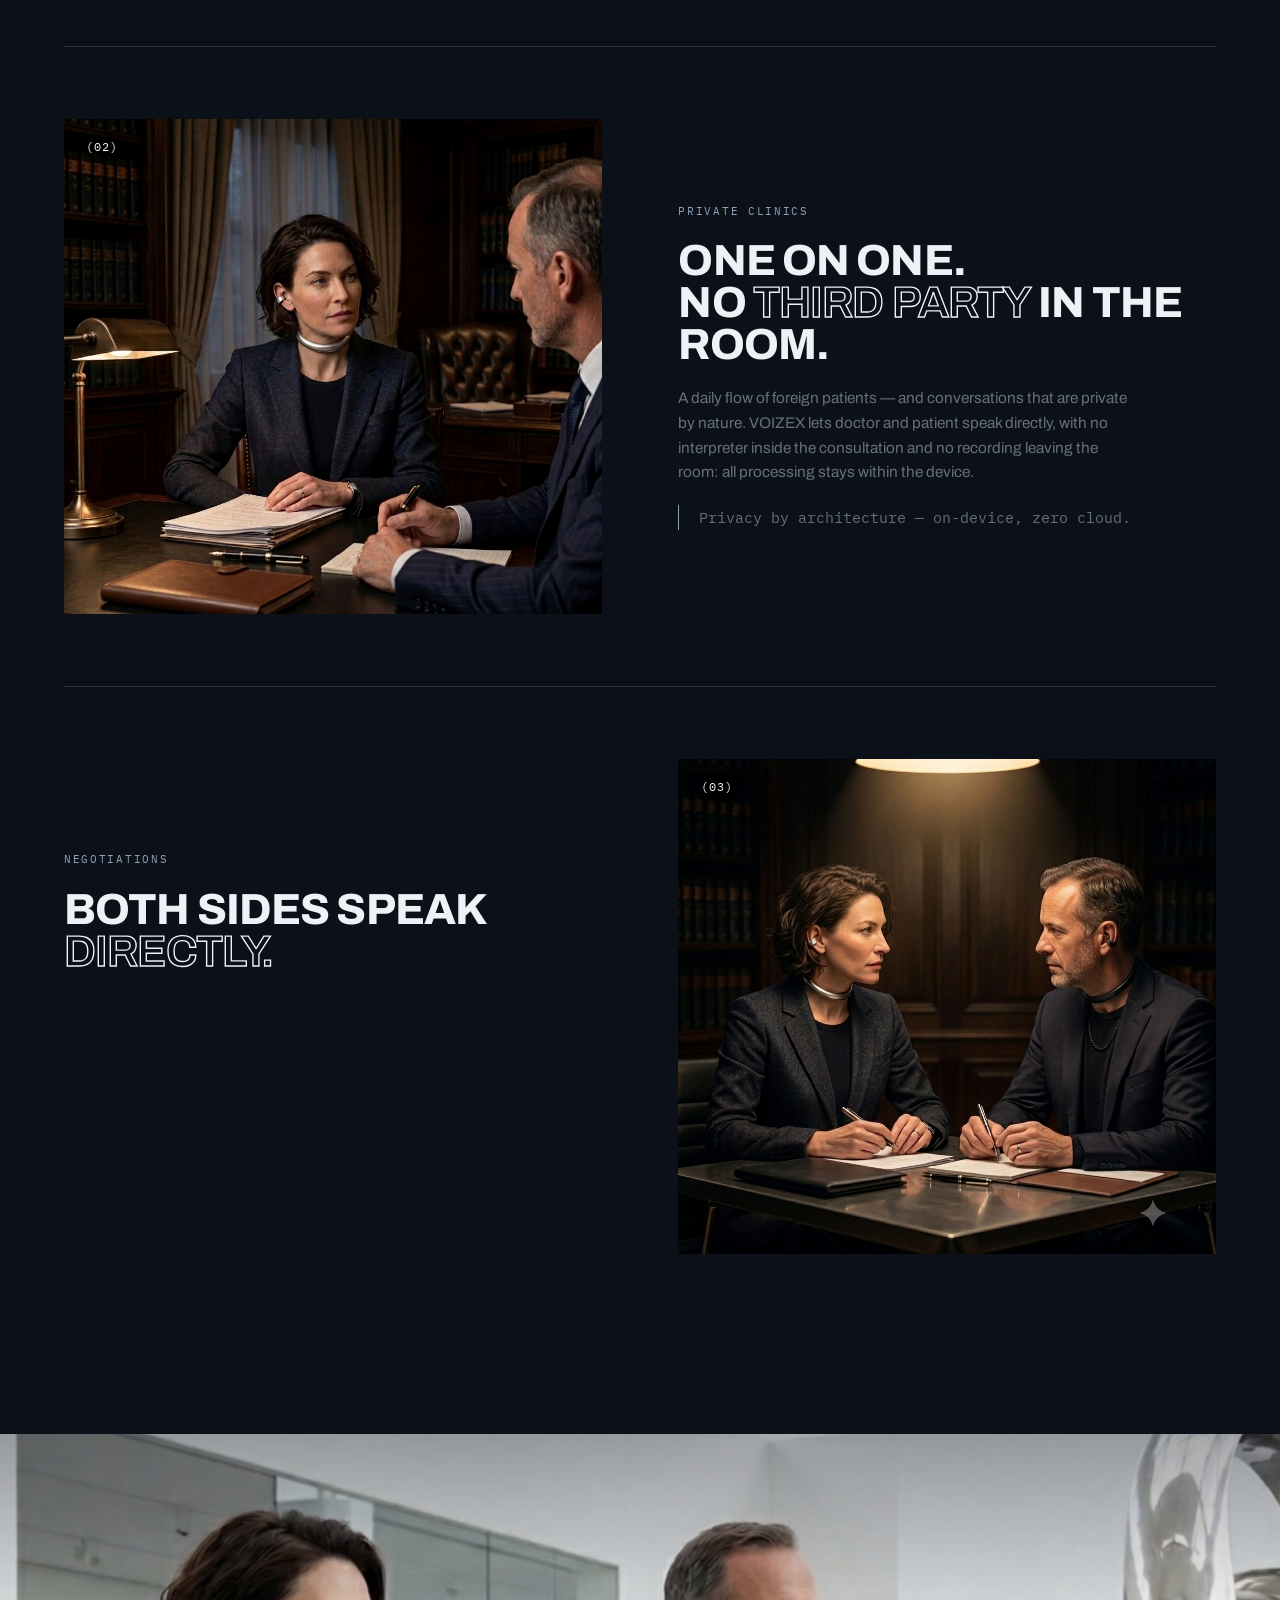
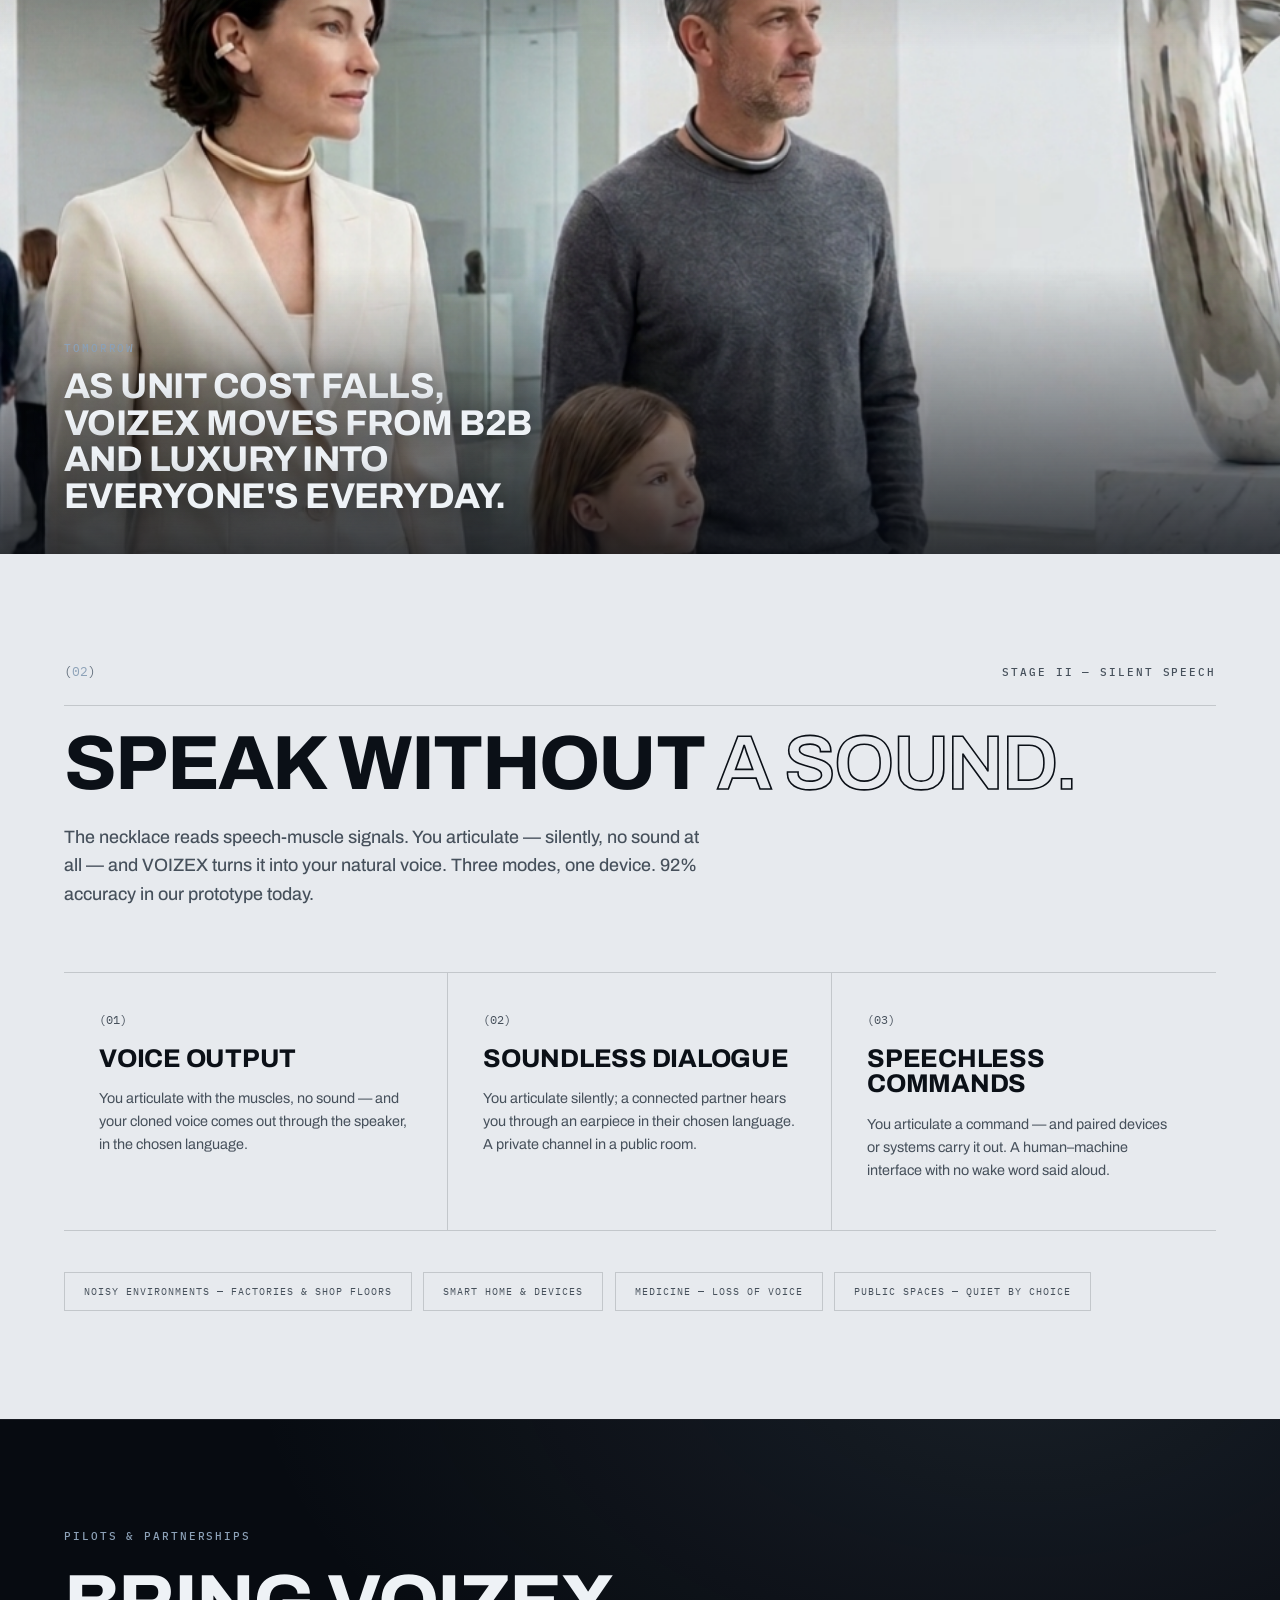
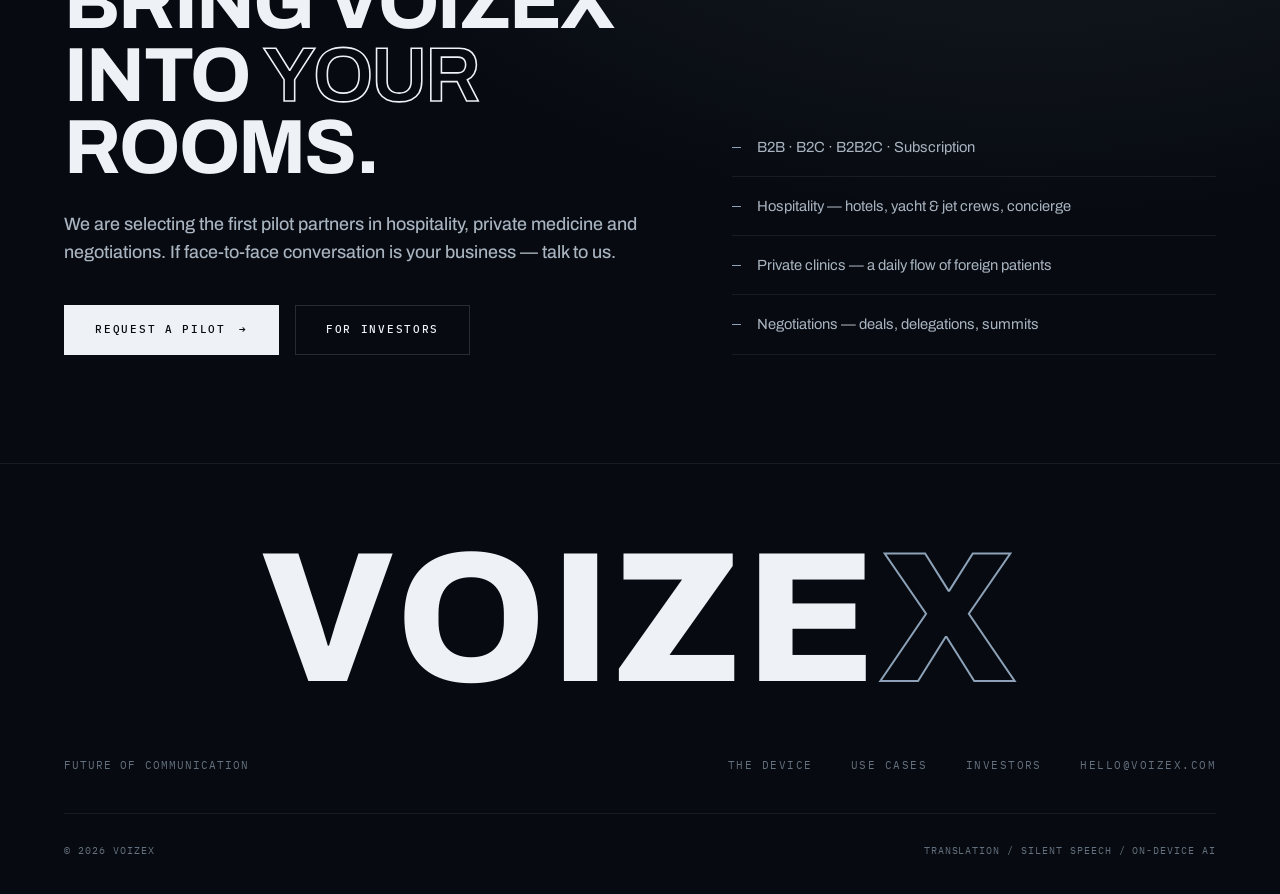
==== commit b2d1bd59: "Redesign v2 — brutalist A24-style typography, graphite-blue palette - Drop all serifs and italics: A" ====
--- a/use-cases.html
+++ b/use-cases.html
@@ -7,7 +7,7 @@
   <meta name="description" content="Where VOIZEX belongs: hospitality, private clinics, negotiations — and the silent-speech scenarios that come next.">
   <link rel="preconnect" href="https://fonts.googleapis.com">
   <link rel="preconnect" href="https://fonts.gstatic.com" crossorigin>
-  <link href="https://fonts.googleapis.com/css2?family=Cormorant+Garamond:ital,wght@0,400;0,500;0,600;1,400;1,500&family=Inter:wght@400;500;600&display=swap" rel="stylesheet">
+  <link href="https://fonts.googleapis.com/css2?family=Archivo:wdth,wght@62..125,100..900&family=IBM+Plex+Mono:wght@400;500&display=swap" rel="stylesheet">
   <link rel="stylesheet" href="assets/css/style.css">
 </head>
 <body>
@@ -24,7 +24,7 @@
   </nav>
 
   <!-- ══════════ HERO ══════════ -->
-  <header class="hero" style="min-height:82svh;">
+  <header class="hero" style="min-height:88svh; padding-top:7rem;">
     <div class="hero-media" data-parallax="0.25">
       <img src="assets/img/hospitality.png" alt="A maître d' wearing the VOIZEX necklace in a fine-dining room" fetchpriority="high" style="object-position:center 25%;">
     </div>
@@ -33,7 +33,7 @@
         <span class="tick"></span>
         <span class="label">Use cases · B2B · Luxury first</span>
       </div>
-      <h1 class="display h-hero reveal" style="--d:.1s">Contact with a guest.<br>Every day. <em>Face to face.</em></h1>
+      <h1 class="display h-1 reveal" style="--d:.1s">Contact with a guest.<br>Every day. <em>Face to face.</em></h1>
       <div class="hero-bottom">
         <p class="lead hero-sub reveal" style="--d:.25s">
           VOIZEX starts where conversation matters most and a phone
@@ -61,7 +61,7 @@
       <article class="story">
         <div class="story-media reveal">
           <img src="assets/img/hospitality.png" alt="Fine-dining maître d' greeting foreign guests, wearing VOIZEX" loading="lazy">
-          <span class="story-index">№ 01</span>
+          <span class="story-index">(01)</span>
         </div>
         <div class="story-body">
           <span class="who reveal">Hospitality</span>
@@ -81,7 +81,7 @@
       <article class="story">
         <div class="story-media reveal">
           <img src="assets/img/clinic.png" alt="A private-clinic consultation, one on one, with VOIZEX at the neck" loading="lazy">
-          <span class="story-index">№ 02</span>
+          <span class="story-index">(02)</span>
         </div>
         <div class="story-body">
           <span class="who reveal">Private clinics</span>
@@ -101,7 +101,7 @@
       <article class="story">
         <div class="story-media reveal">
           <img src="assets/img/negotiation.png" alt="Two negotiators wearing VOIZEX across the table from each other" loading="lazy">
-          <span class="story-index">№ 03</span>
+          <span class="story-index">(03)</span>
         </div>
         <div class="story-body">
           <span class="who reveal">Negotiations</span>
@@ -149,19 +149,19 @@
 
       <div class="modes">
         <article class="mode reveal">
-          <span class="mode-num">i.</span>
+          <span class="mode-num">(01)</span>
           <h4>Voice output</h4>
           <p>You articulate with the muscles, no sound — and your cloned voice
              comes out through the speaker, in the chosen language.</p>
         </article>
         <article class="mode reveal" style="--d:.12s">
-          <span class="mode-num">ii.</span>
+          <span class="mode-num">(02)</span>
           <h4>Soundless dialogue</h4>
           <p>You articulate silently; a connected partner hears you through
              an earpiece in their chosen language. A private channel in a public room.</p>
         </article>
         <article class="mode reveal" style="--d:.24s">
-          <span class="mode-num">iii.</span>
+          <span class="mode-num">(03)</span>
           <h4>Speechless commands</h4>
           <p>You articulate a command — and paired devices or systems carry it out.
              A human–machine interface with no wake word said aloud.</p>
@@ -207,8 +207,9 @@
   <!-- ══════════ FOOTER ══════════ -->
   <footer class="footer">
     <div class="wrap">
+      <a class="footer-word reveal" href="index.html">VOIZE<span>X</span></a>
       <div class="footer-grid">
-        <a class="footer-word" href="index.html">VOIZE<span>X</span></a>
+        <span class="footer-tag">Future of communication</span>
         <div class="footer-links">
           <a href="index.html">The Device</a>
           <a href="use-cases.html">Use Cases</a>
@@ -217,8 +218,8 @@
         </div>
       </div>
       <div class="footer-base">
-        <span>© 2026 VOIZEX — Future of communication</span>
-        <span>Translation · Silent speech · On-device AI</span>
+        <span>© 2026 VOIZEX</span>
+        <span>Translation / Silent speech / On-device AI</span>
       </div>
     </div>
   </footer>
--- a/assets/css/style.css
+++ b/assets/css/style.css
@@ -1,32 +1,33 @@
 /* ============================================================
-   VOIZEX — design system
-   Deep-green editorial luxury · Cormorant Garamond + Inter
+   VOIZEX — design system v2
+   Brutalist grotesque (A24-style) · graphite-blue
+   Archivo (variable, wdth+wght) + IBM Plex Mono
    ============================================================ */
 
 :root {
-  /* palette — warm near-black green, never flat black */
-  --bg-0: #0a0f0c;
-  --bg-1: #0f1611;
-  --bg-2: #152018;
-  --bg-3: #1b2a20;
-  --ivory: #ece7da;
-  --ivory-dim: #c9c4b4;
-  --muted: #8b948a;
-  --gold: #c4a678;
-  --gold-bright: #d8bd8f;
-  --gold-deep: #93794f;
-  --line: rgba(236, 231, 218, 0.13);
-  --line-soft: rgba(236, 231, 218, 0.07);
-
-  /* light sections */
-  --paper: #e9e4d6;
-  --paper-2: #dfd9c8;
-  --ink: #131a15;
-  --ink-soft: #4c544c;
-  --line-dark: rgba(19, 26, 21, 0.16);
-
-  --font-display: "Cormorant Garamond", Georgia, serif;
-  --font-body: "Inter", -apple-system, sans-serif;
+  /* palette — cold graphite blue, never flat black */
+  --bg-0: #070b11;
+  --bg-1: #0c1119;
+  --bg-2: #101825;
+  --bg-3: #16202f;
+  --white: #eef2f6;
+  --dim: #a9b4c0;
+  --muted: #64707d;
+  --steel: #8da2b8;
+  --ice: #cdd9e4;
+  --line: rgba(238, 242, 246, 0.14);
+  --line-soft: rgba(238, 242, 246, 0.07);
+
+  /* light sections — cold silver paper */
+  --paper: #e7eaee;
+  --paper-2: #dde2e8;
+  --ink: #0b1017;
+  --ink-soft: #46505b;
+  --line-dark: rgba(11, 16, 23, 0.16);
+
+  --font-display: "Archivo", "Helvetica Neue", Arial, sans-serif;
+  --font-body: "Archivo", "Helvetica Neue", Arial, sans-serif;
+  --font-mono: "IBM Plex Mono", ui-monospace, monospace;
 
   --ease-out: cubic-bezier(0.16, 1, 0.3, 1);
   --pad-x: clamp(1.25rem, 5vw, 5rem);
@@ -38,15 +39,15 @@
 
 body {
   background: var(--bg-1);
-  color: var(--ivory);
+  color: var(--white);
   font-family: var(--font-body);
   font-size: 1rem;
-  line-height: 1.65;
+  line-height: 1.6;
   -webkit-font-smoothing: antialiased;
   overflow-x: hidden;
 }
 
-::selection { background: var(--gold); color: var(--bg-0); }
+::selection { background: var(--white); color: var(--bg-0); }
 
 img { max-width: 100%; display: block; }
 
@@ -56,37 +57,50 @@
 
 .display {
   font-family: var(--font-display);
+  font-weight: 740;
+  line-height: 0.94;
+  letter-spacing: -0.022em;
+  text-transform: uppercase;
+  text-wrap: balance;
+}
+
+/* accent words: hollow outline, no italics ever */
+.display em {
+  font-style: normal;
+  font-weight: 640;
+  color: var(--steel);
+}
+@supports ((-webkit-text-stroke: 1px white)) {
+  .display em {
+    color: transparent;
+    -webkit-text-stroke: 1.6px var(--white);
+  }
+  .section--paper .display em,
+  .on-paper .display em {
+    -webkit-text-stroke: 1.6px var(--ink);
+  }
+}
+
+.h-hero  { font-size: clamp(3rem, 9.5vw, 9rem); }
+.h-1     { font-size: clamp(2.4rem, 6vw, 5.6rem); }
+.h-2     { font-size: clamp(1.9rem, 4.2vw, 3.4rem); }
+.h-3     { font-size: clamp(1.4rem, 2.6vw, 2rem); }
+
+.label {
+  font-family: var(--font-mono);
+  font-size: 0.66rem;
   font-weight: 500;
-  line-height: 1.02;
-  letter-spacing: -0.01em;
-  text-wrap: balance;
-}
-
-.display em {
-  font-style: italic;
-  font-weight: 400;
-  color: var(--gold-bright);
-}
-
-.h-hero  { font-size: clamp(3.2rem, 9vw, 8.5rem); }
-.h-1     { font-size: clamp(2.6rem, 6vw, 5.5rem); }
-.h-2     { font-size: clamp(2rem, 4.2vw, 3.6rem); }
-.h-3     { font-size: clamp(1.5rem, 2.6vw, 2.2rem); font-weight: 500; }
-
-.label {
-  font-family: var(--font-body);
-  font-size: 0.68rem;
-  font-weight: 500;
-  letter-spacing: 0.28em;
-  text-transform: uppercase;
-  color: var(--gold);
+  letter-spacing: 0.18em;
+  text-transform: uppercase;
+  color: var(--steel);
 }
 
 .lead {
-  font-size: clamp(1.05rem, 1.5vw, 1.3rem);
-  line-height: 1.7;
-  color: var(--ivory-dim);
-  max-width: 34em;
+  font-size: clamp(1rem, 1.4vw, 1.25rem);
+  line-height: 1.6;
+  font-weight: 460;
+  color: var(--dim);
+  max-width: 36em;
 }
 
 .body-copy {
@@ -95,7 +109,7 @@
   max-width: 32em;
 }
 
-.on-paper .label { color: var(--gold-deep); }
+.on-paper .label { color: var(--ink-soft); }
 .on-paper .lead { color: var(--ink-soft); }
 .on-paper .body-copy { color: var(--ink-soft); }
 
@@ -114,11 +128,11 @@
 .section--deep { background: var(--bg-0); }
 .section--tint {
   background:
-    radial-gradient(120% 90% at 85% 0%, rgba(196, 166, 120, 0.06), transparent 55%),
+    radial-gradient(120% 90% at 85% 0%, rgba(141, 162, 184, 0.09), transparent 55%),
     var(--bg-2);
 }
 
-.wrap { max-width: 84rem; margin: 0 auto; }
+.wrap { max-width: 88rem; margin: 0 auto; }
 
 .section-head {
   display: flex;
@@ -144,11 +158,12 @@
 }
 
 .index-num {
-  font-family: var(--font-display);
-  font-style: italic;
-  font-size: 1.1rem;
-  color: var(--gold);
-}
+  font-family: var(--font-mono);
+  font-size: 0.8rem;
+  color: var(--steel);
+}
+.index-num::before { content: "("; color: var(--muted); }
+.index-num::after  { content: ")"; color: var(--muted); }
 
 /* ---------- nav ---------- */
 
@@ -159,25 +174,26 @@
   display: flex;
   align-items: center;
   justify-content: space-between;
-  padding: 1.1rem var(--pad-x);
+  padding: 1.05rem var(--pad-x);
   transition: background 0.5s, backdrop-filter 0.5s, box-shadow 0.5s;
 }
 
 .nav.scrolled {
-  background: rgba(10, 15, 12, 0.82);
+  background: rgba(7, 11, 17, 0.85);
   backdrop-filter: blur(14px);
   -webkit-backdrop-filter: blur(14px);
   box-shadow: 0 1px 0 var(--line-soft);
 }
 
 .nav-logo {
-  font-family: var(--font-body);
-  font-weight: 600;
-  font-size: 0.95rem;
-  letter-spacing: 0.42em;
-  color: var(--ivory);
-}
-.nav-logo span { color: var(--gold); }
+  font-family: var(--font-display);
+  font-weight: 800;
+  font-size: 1rem;
+  letter-spacing: 0.34em;
+  text-transform: uppercase;
+  color: var(--white);
+}
+.nav-logo span { color: var(--steel); }
 
 .nav-links {
   display: flex;
@@ -186,23 +202,24 @@
 }
 
 .nav-link {
-  font-size: 0.72rem;
-  letter-spacing: 0.22em;
-  text-transform: uppercase;
-  color: var(--ivory-dim);
+  font-family: var(--font-mono);
+  font-size: 0.66rem;
+  letter-spacing: 0.14em;
+  text-transform: uppercase;
+  color: var(--dim);
   transition: color 0.3s;
   position: relative;
   padding: 0.3rem 0;
   white-space: nowrap;
 }
-.nav-link:hover { color: var(--ivory); }
-.nav-link.active { color: var(--gold-bright); }
+.nav-link:hover { color: var(--white); }
+.nav-link.active { color: var(--white); }
 .nav-link.active::after {
   content: "";
   position: absolute;
   left: 0; right: 0; bottom: 0;
   height: 1px;
-  background: var(--gold);
+  background: var(--white);
 }
 
 /* ---------- buttons ---------- */
@@ -211,21 +228,22 @@
   display: inline-flex;
   align-items: center;
   gap: 0.8rem;
-  padding: 0.95rem 2rem;
-  border: 1px solid var(--gold-deep);
-  color: var(--ivory);
-  font-size: 0.7rem;
+  padding: 0.95rem 1.9rem;
+  border: 1px solid var(--line);
+  color: var(--white);
+  font-family: var(--font-mono);
+  font-size: 0.66rem;
   font-weight: 500;
-  letter-spacing: 0.24em;
-  text-transform: uppercase;
-  transition: background 0.4s var(--ease-out), color 0.4s, border-color 0.4s;
+  letter-spacing: 0.16em;
+  text-transform: uppercase;
+  transition: background 0.35s var(--ease-out), color 0.35s, border-color 0.35s;
   background: transparent;
   cursor: pointer;
 }
-.btn:hover { background: var(--gold); border-color: var(--gold); color: var(--bg-0); }
-
-.btn--solid { background: var(--ivory); border-color: var(--ivory); color: var(--bg-0); }
-.btn--solid:hover { background: var(--gold-bright); border-color: var(--gold-bright); }
+.btn:hover { background: var(--white); border-color: var(--white); color: var(--bg-0); }
+
+.btn--solid { background: var(--white); border-color: var(--white); color: var(--bg-0); }
+.btn--solid:hover { background: var(--ice); border-color: var(--ice); }
 
 .btn--ink { border-color: var(--ink); color: var(--ink); }
 .btn--ink:hover { background: var(--ink); color: var(--paper); }
@@ -263,15 +281,15 @@
   position: absolute;
   inset: 0;
   background:
-    linear-gradient(180deg, rgba(10,15,12,0.55) 0%, rgba(10,15,12,0.15) 35%, rgba(10,15,12,0.4) 68%, rgba(10,15,12,0.94) 100%),
-    radial-gradient(90% 60% at 20% 100%, rgba(10,15,12,0.65), transparent 60%);
+    linear-gradient(180deg, rgba(7,11,17,0.6) 0%, rgba(7,11,17,0.18) 35%, rgba(7,11,17,0.45) 68%, rgba(7,11,17,0.95) 100%),
+    radial-gradient(90% 60% at 20% 100%, rgba(7,11,17,0.65), transparent 60%);
 }
 
 .hero-inner {
   position: relative;
   z-index: 1;
   width: 100%;
-  max-width: 84rem;
+  max-width: 88rem;
   margin: 0 auto;
 }
 
@@ -281,7 +299,7 @@
   gap: 1.2rem;
   margin-bottom: 1.8rem;
 }
-.hero-kicker .tick { width: 2.4rem; height: 1px; background: var(--gold); }
+.hero-kicker .tick { width: 2.4rem; height: 1px; background: var(--steel); flex: none; }
 
 .hero-bottom {
   display: flex;
@@ -303,16 +321,17 @@
   flex-direction: column;
   align-items: center;
   gap: 0.9rem;
-  color: var(--ivory-dim);
-  font-size: 0.62rem;
-  letter-spacing: 0.3em;
+  color: var(--dim);
+  font-family: var(--font-mono);
+  font-size: 0.58rem;
+  letter-spacing: 0.26em;
   text-transform: uppercase;
   writing-mode: vertical-rl;
 }
 .hero-scroll .line {
   width: 1px;
   height: 3.4rem;
-  background: linear-gradient(var(--gold), transparent);
+  background: linear-gradient(var(--steel), transparent);
   animation: drip 2.6s var(--ease-out) infinite;
 }
 @keyframes drip {
@@ -322,47 +341,49 @@
   100% { transform: scaleY(0); transform-origin: bottom; }
 }
 
-/* ---------- marquee ---------- */
+/* ---------- marquee — A24-style shout strip ---------- */
 
 .marquee {
   overflow: hidden;
   border-top: 1px solid var(--line-soft);
   border-bottom: 1px solid var(--line-soft);
   background: var(--bg-0);
-  padding: 1.05rem 0;
+  padding: 1.1rem 0;
 }
 .marquee-track {
   display: flex;
-  gap: 4rem;
+  gap: 3.2rem;
   width: max-content;
-  animation: marquee 38s linear infinite;
+  animation: marquee 40s linear infinite;
 }
 .marquee-item {
   display: flex;
   align-items: center;
-  gap: 4rem;
+  gap: 3.2rem;
   font-family: var(--font-display);
-  font-style: italic;
-  font-size: 1.05rem;
-  color: var(--ivory-dim);
+  font-weight: 740;
+  font-size: 1.15rem;
+  letter-spacing: 0.02em;
+  text-transform: uppercase;
+  color: var(--white);
   white-space: nowrap;
 }
-.marquee-item .dot { color: var(--gold); font-style: normal; font-size: 0.7rem; }
+.marquee-item span:nth-child(4n+3) { color: var(--steel); }
+.marquee-item .dot { color: var(--muted); font-size: 0.6rem; }
 @keyframes marquee { to { transform: translateX(-50%); } }
 
 /* ---------- manifesto ---------- */
 
-.manifesto { text-align: left; }
-
 .manifesto-quote {
-  font-family: var(--font-display);
-  font-weight: 400;
-  font-size: clamp(1.6rem, 3.4vw, 3rem);
-  line-height: 1.35;
-  max-width: 26em;
-  color: var(--ivory);
-}
-.manifesto-quote em { font-style: italic; color: var(--gold-bright); }
+  font-family: var(--font-body);
+  font-weight: 500;
+  font-size: clamp(1.35rem, 2.6vw, 2.3rem);
+  line-height: 1.4;
+  letter-spacing: -0.01em;
+  max-width: 32em;
+  color: var(--white);
+}
+.manifesto-quote em { font-style: normal; color: var(--steel); }
 
 .manifesto-sig {
   margin-top: 2.8rem;
@@ -370,7 +391,7 @@
   align-items: center;
   gap: 1.2rem;
 }
-.manifesto-sig .tick { width: 2.4rem; height: 1px; background: var(--gold); }
+.manifesto-sig .tick { width: 2.4rem; height: 1px; background: var(--steel); }
 
 /* ---------- problem ---------- */
 
@@ -391,15 +412,18 @@
   border-bottom: 1px solid var(--line-dark);
 }
 .broken-item .name {
-  font-family: var(--font-display);
-  font-size: clamp(1.3rem, 2vw, 1.8rem);
-  font-weight: 500;
+  font-weight: 640;
+  text-transform: uppercase;
+  letter-spacing: -0.01em;
+  font-size: clamp(1rem, 1.6vw, 1.35rem);
 }
 .broken-item .flaw {
-  font-size: 0.78rem;
-  letter-spacing: 0.06em;
+  font-family: var(--font-mono);
+  font-size: 0.68rem;
+  letter-spacing: 0.02em;
   color: var(--ink-soft);
   text-align: right;
+  max-width: 22em;
 }
 
 /* ---------- the set (three pieces) ---------- */
@@ -425,7 +449,7 @@
 }
 
 .piece {
-  padding: 2.6rem 2.2rem 3rem;
+  padding: 2.4rem 2.2rem 3rem;
   border-right: 1px solid var(--line);
   display: flex;
   flex-direction: column;
@@ -433,28 +457,30 @@
   transition: background 0.5s;
 }
 .piece:last-child { border-right: 0; }
-.piece:hover { background: rgba(236, 231, 218, 0.025); }
+.piece:hover { background: rgba(238, 242, 246, 0.03); }
 
 .piece-num {
-  font-family: var(--font-display);
-  font-style: italic;
-  color: var(--gold);
-  font-size: 1rem;
+  font-family: var(--font-mono);
+  color: var(--steel);
+  font-size: 0.72rem;
 }
 .piece-name {
-  font-family: var(--font-display);
-  font-size: clamp(1.6rem, 2.4vw, 2.2rem);
-  font-weight: 500;
+  font-weight: 740;
+  text-transform: uppercase;
+  letter-spacing: -0.015em;
+  font-size: clamp(1.5rem, 2.3vw, 2.1rem);
+  line-height: 1;
 }
 .piece-tag {
-  font-size: 0.62rem;
-  letter-spacing: 0.24em;
-  text-transform: uppercase;
-  color: var(--gold);
+  font-family: var(--font-mono);
+  font-size: 0.6rem;
+  letter-spacing: 0.14em;
+  text-transform: uppercase;
+  color: var(--steel);
 }
 .piece-desc { font-size: 0.92rem; color: var(--muted); }
 
-/* ---------- numbers strip ---------- */
+/* ---------- numbers strip — huge condensed figures ---------- */
 
 .stats {
   display: grid;
@@ -462,7 +488,7 @@
   border-top: 1px solid var(--line);
 }
 .stat {
-  padding: 2.6rem 2rem 2.8rem 0;
+  padding: 2.4rem 2rem 2.6rem 0;
   border-right: 1px solid var(--line);
   margin-right: 2rem;
 }
@@ -470,20 +496,29 @@
 
 .stat-value {
   font-family: var(--font-display);
-  font-size: clamp(2.6rem, 5vw, 4.6rem);
-  font-weight: 500;
-  line-height: 1;
-  color: var(--ivory);
-}
-.stat-value .unit { font-size: 0.5em; font-style: italic; color: var(--gold-bright); }
-.stat-caption { margin-top: 1rem; font-size: 0.78rem; color: var(--muted); max-width: 16em; }
+  font-weight: 780;
+  font-stretch: 88%;
+  font-size: clamp(2.8rem, 5.6vw, 5.2rem);
+  line-height: 0.95;
+  letter-spacing: -0.03em;
+  color: var(--white);
+}
+.stat-value .unit { font-size: 0.45em; font-weight: 640; color: var(--steel); }
+.stat-caption {
+  margin-top: 1rem;
+  font-family: var(--font-mono);
+  font-size: 0.66rem;
+  line-height: 1.55;
+  color: var(--muted);
+  max-width: 20em;
+}
 
 .section--paper .stats { border-color: var(--line-dark); }
 .section--paper .stat { border-color: var(--line-dark); }
 .section--paper .stat-value { color: var(--ink); }
 .section--paper .stat-caption { color: var(--ink-soft); }
 
-/* ---------- principles (no phone no cloud) ---------- */
+/* ---------- principles ---------- */
 
 .principles {
   display: grid;
@@ -492,9 +527,11 @@
 }
 .principle { border-top: 1px solid var(--line); padding-top: 1.6rem; }
 .principle h3 {
-  font-family: var(--font-display);
-  font-size: clamp(1.7rem, 2.6vw, 2.4rem);
-  font-weight: 500;
+  font-weight: 740;
+  text-transform: uppercase;
+  letter-spacing: -0.015em;
+  font-size: clamp(1.4rem, 2.2vw, 2rem);
+  line-height: 1;
   margin-bottom: 0.9rem;
 }
 .principle p { font-size: 0.9rem; color: var(--muted); }
@@ -508,28 +545,32 @@
 }
 .stage {
   position: relative;
-  padding: 2.6rem 2.4rem 3rem;
+  padding: 2.4rem 2.4rem 3rem;
   border: 1px solid var(--line);
-  background: linear-gradient(160deg, rgba(236,231,218,0.03), transparent 45%);
+  background: linear-gradient(160deg, rgba(238,242,246,0.03), transparent 45%);
 }
 .stage--next {
-  border-color: var(--gold-deep);
-  background: linear-gradient(160deg, rgba(196,166,120,0.08), transparent 55%);
+  border-color: var(--steel);
+  background: linear-gradient(160deg, rgba(141,162,184,0.1), transparent 55%);
 }
 .stage .stage-eyebrow {
-  font-family: var(--font-display);
-  font-style: italic;
-  color: var(--gold);
-  font-size: 1rem;
+  font-family: var(--font-mono);
+  color: var(--steel);
+  font-size: 0.68rem;
+  letter-spacing: 0.14em;
+  text-transform: uppercase;
   margin-bottom: 1.2rem;
 }
 .stage h3 {
-  font-family: var(--font-display);
-  font-weight: 500;
-  font-size: clamp(2rem, 3.4vw, 3.2rem);
+  font-weight: 780;
+  text-transform: uppercase;
+  letter-spacing: -0.02em;
+  font-size: clamp(1.9rem, 3.2vw, 3rem);
+  line-height: 0.95;
   margin-bottom: 1rem;
 }
 .stage p { color: var(--muted); font-size: 0.95rem; max-width: 28em; }
+.stage a { color: var(--ice); border-bottom: 1px solid var(--steel); }
 
 /* ---------- materials ---------- */
 
@@ -542,12 +583,13 @@
 }
 .material {
   flex: 1 1 10rem;
-  padding: 2rem 1.6rem;
+  padding: 1.7rem 1.6rem;
   border-right: 1px solid var(--line);
-  font-family: var(--font-display);
-  font-size: clamp(1.2rem, 1.8vw, 1.6rem);
-  font-style: italic;
-  color: var(--ivory-dim);
+  font-family: var(--font-mono);
+  font-size: 0.72rem;
+  letter-spacing: 0.18em;
+  text-transform: uppercase;
+  color: var(--dim);
   text-align: center;
 }
 .material:last-child { border-right: 0; }
@@ -563,7 +605,13 @@
   padding: 2rem 0;
 }
 .validation p { font-size: 0.8rem; color: var(--muted); max-width: 44em; }
-.validation .src { color: var(--gold); font-style: italic; font-family: var(--font-display); font-size: 1rem; white-space: nowrap; }
+.validation .src {
+  color: var(--steel);
+  font-family: var(--font-mono);
+  font-size: 0.68rem;
+  letter-spacing: 0.04em;
+  white-space: nowrap;
+}
 
 /* ---------- image break ---------- */
 
@@ -582,19 +630,21 @@
   left: var(--pad-x);
   bottom: 2.4rem;
   z-index: 2;
-  max-width: 26em;
+  max-width: 30em;
 }
 .image-break .caption .cap-title {
-  font-family: var(--font-display);
-  font-size: clamp(1.6rem, 3vw, 2.6rem);
-  font-weight: 500;
-  color: var(--ivory);
-  text-shadow: 0 2px 30px rgba(10,15,12,0.8);
+  font-weight: 740;
+  text-transform: uppercase;
+  letter-spacing: -0.015em;
+  font-size: clamp(1.4rem, 2.8vw, 2.4rem);
+  line-height: 1.02;
+  color: var(--white);
+  text-shadow: 0 2px 30px rgba(7,11,17,0.8);
 }
 .image-break::after {
   content: "";
   position: absolute; inset: 0;
-  background: linear-gradient(180deg, rgba(10,15,12,0.35), transparent 30%, transparent 60%, rgba(10,15,12,0.75));
+  background: linear-gradient(180deg, rgba(7,11,17,0.35), transparent 30%, transparent 60%, rgba(7,11,17,0.78));
   pointer-events: none;
 }
 
@@ -624,35 +674,41 @@
 .story-media .story-index {
   position: absolute;
   top: 1.2rem; left: 1.4rem;
-  font-family: var(--font-display);
-  font-style: italic;
-  color: var(--ivory);
-  font-size: 1.1rem;
-  text-shadow: 0 1px 12px rgba(10,15,12,0.9);
+  font-family: var(--font-mono);
+  color: var(--white);
+  font-size: 0.72rem;
+  letter-spacing: 0.08em;
+  text-shadow: 0 1px 12px rgba(7,11,17,0.9);
 }
 
 .story:nth-child(even) .story-media { order: 2; }
 
 .story-body { display: flex; flex-direction: column; gap: 1.3rem; align-items: flex-start; }
 .story-body h3 {
-  font-family: var(--font-display);
-  font-weight: 500;
-  font-size: clamp(2rem, 3.6vw, 3.2rem);
-  line-height: 1.05;
+  font-weight: 760;
+  text-transform: uppercase;
+  letter-spacing: -0.02em;
+  font-size: clamp(1.9rem, 3.4vw, 3rem);
+  line-height: 0.96;
+}
+.story-body h3 em { font-style: normal; color: var(--steel); }
+@supports ((-webkit-text-stroke: 1px white)) {
+  .story-body h3 em { color: transparent; -webkit-text-stroke: 1.4px var(--white); }
 }
 .story-body .who {
-  font-size: 0.7rem;
-  letter-spacing: 0.22em;
-  text-transform: uppercase;
-  color: var(--gold);
+  font-family: var(--font-mono);
+  font-size: 0.66rem;
+  letter-spacing: 0.16em;
+  text-transform: uppercase;
+  color: var(--steel);
 }
 .story-body p { color: var(--muted); font-size: 0.96rem; max-width: 30em; }
 .story-quote {
-  font-family: var(--font-display);
-  font-style: italic;
-  font-size: 1.15rem;
-  color: var(--ivory-dim);
-  border-left: 1px solid var(--gold-deep);
+  font-family: var(--font-mono);
+  font-size: 0.72rem;
+  line-height: 1.6;
+  color: var(--dim);
+  border-left: 1px solid var(--steel);
   padding-left: 1.2rem;
 }
 
@@ -666,7 +722,7 @@
   border-bottom: 1px solid var(--line-dark);
 }
 .mode {
-  padding: 2.6rem 2.2rem 3rem;
+  padding: 2.4rem 2.2rem 3rem;
   border-right: 1px solid var(--line-dark);
   display: flex;
   flex-direction: column;
@@ -674,13 +730,15 @@
 }
 .mode:last-child { border-right: 0; }
 .mode h4 {
-  font-family: var(--font-display);
-  font-weight: 500;
-  font-size: clamp(1.5rem, 2.2vw, 2rem);
+  font-weight: 740;
+  text-transform: uppercase;
+  letter-spacing: -0.01em;
+  font-size: clamp(1.3rem, 2vw, 1.8rem);
+  line-height: 1;
   color: var(--ink);
 }
 .mode p { font-size: 0.9rem; color: var(--ink-soft); }
-.mode .mode-num { font-family: var(--font-display); font-style: italic; color: var(--gold-deep); }
+.mode .mode-num { font-family: var(--font-mono); color: var(--ink-soft); font-size: 0.72rem; }
 
 .env-row {
   display: flex;
@@ -689,20 +747,20 @@
   margin-top: 2.6rem;
 }
 .env-chip {
-  font-size: 0.68rem;
-  letter-spacing: 0.18em;
+  font-family: var(--font-mono);
+  font-size: 0.62rem;
+  letter-spacing: 0.1em;
   text-transform: uppercase;
   padding: 0.65rem 1.2rem;
   border: 1px solid var(--line-dark);
   color: var(--ink-soft);
-  border-radius: 99px;
 }
 
 /* ---------- investor band ---------- */
 
 .invest {
   background:
-    radial-gradient(110% 130% at 80% -10%, rgba(196,166,120,0.12), transparent 55%),
+    radial-gradient(110% 130% at 80% -10%, rgba(141,162,184,0.13), transparent 55%),
     var(--bg-0);
   border-top: 1px solid var(--line-soft);
 }
@@ -716,29 +774,31 @@
 
 .invest-figure {
   font-family: var(--font-display);
-  font-weight: 500;
-  font-size: clamp(3rem, 7vw, 6.5rem);
-  line-height: 1;
-}
-.invest-figure .cur { font-style: italic; color: var(--gold-bright); font-size: 0.55em; vertical-align: 0.5em; margin-right: 0.1em; }
+  font-weight: 800;
+  font-stretch: 88%;
+  font-size: clamp(3rem, 7.5vw, 7rem);
+  line-height: 0.95;
+  letter-spacing: -0.03em;
+}
+.invest-figure .cur { color: var(--steel); font-size: 0.55em; vertical-align: 0.45em; margin-right: 0.06em; }
 
 .invest-points { list-style: none; display: flex; flex-direction: column; }
 .invest-points li {
   display: flex;
   align-items: baseline;
   gap: 1rem;
-  padding: 1.1rem 0;
+  padding: 1.05rem 0;
   border-bottom: 1px solid var(--line-soft);
-  font-size: 0.95rem;
-  color: var(--ivory-dim);
+  font-size: 0.92rem;
+  color: var(--dim);
 }
 .invest-points li::before {
   content: "—";
-  color: var(--gold);
-  font-family: var(--font-display);
-}
-
-/* ---------- footer ---------- */
+  color: var(--steel);
+  font-family: var(--font-mono);
+}
+
+/* ---------- footer — giant wordmark ---------- */
 
 .footer {
   background: var(--bg-0);
@@ -746,33 +806,47 @@
   border-top: 1px solid var(--line-soft);
 }
 
+.footer-word {
+  display: block;
+  font-family: var(--font-display);
+  font-weight: 800;
+  text-transform: uppercase;
+  letter-spacing: 0.02em;
+  font-size: clamp(3.4rem, 14.5vw, 15rem);
+  line-height: 0.9;
+  color: var(--white);
+  text-align: center;
+  margin-bottom: clamp(2.5rem, 6vh, 4.5rem);
+}
+.footer-word span { color: transparent; -webkit-text-stroke: 2px var(--steel); }
+
 .footer-grid {
   display: flex;
   justify-content: space-between;
   align-items: flex-end;
   gap: 3rem;
   flex-wrap: wrap;
-  margin-bottom: 3.5rem;
-}
-
-.footer-word {
-  font-family: var(--font-body);
-  font-weight: 600;
-  letter-spacing: 0.5em;
-  font-size: clamp(1.6rem, 5vw, 3.4rem);
-  color: var(--ivory);
-}
-.footer-word span { color: var(--gold); }
+  margin-bottom: 2.5rem;
+}
 
 .footer-links { display: flex; gap: 2.4rem; flex-wrap: wrap; }
 .footer-links a {
-  font-size: 0.7rem;
-  letter-spacing: 0.22em;
+  font-family: var(--font-mono);
+  font-size: 0.66rem;
+  letter-spacing: 0.14em;
   text-transform: uppercase;
   color: var(--muted);
   transition: color 0.3s;
 }
-.footer-links a:hover { color: var(--gold-bright); }
+.footer-links a:hover { color: var(--white); }
+
+.footer-tag {
+  font-family: var(--font-mono);
+  font-size: 0.66rem;
+  letter-spacing: 0.1em;
+  text-transform: uppercase;
+  color: var(--muted);
+}
 
 .footer-base {
   display: flex;
@@ -781,8 +855,9 @@
   flex-wrap: wrap;
   padding-top: 1.8rem;
   border-top: 1px solid var(--line-soft);
-  font-size: 0.68rem;
-  letter-spacing: 0.14em;
+  font-family: var(--font-mono);
+  font-size: 0.6rem;
+  letter-spacing: 0.1em;
   text-transform: uppercase;
   color: var(--muted);
 }
@@ -826,10 +901,11 @@
   .pieces, .principles, .modes, .stats { grid-template-columns: 1fr; }
   .nav { padding: 0.9rem 1.25rem; }
   .nav-links { gap: 1rem; }
-  .nav-links .nav-link { font-size: 0.62rem; letter-spacing: 0.16em; }
-  .nav-links .btn { padding: 0.5rem 0.9rem !important; font-size: 0.6rem; }
-  .nav-logo { letter-spacing: 0.3em; font-size: 0.85rem; }
+  .nav-links .nav-link { font-size: 0.58rem; letter-spacing: 0.08em; }
+  .nav-links .btn { padding: 0.5rem 0.9rem !important; font-size: 0.58rem; }
+  .nav-logo { letter-spacing: 0.22em; font-size: 0.85rem; }
   .nav-link.hide-sm { display: none; }
   .stat { padding-right: 0; margin-right: 0; }
-  .hero-kicker .label { letter-spacing: 0.18em; }
-}
+  .broken-item { flex-direction: column; gap: 0.4rem; }
+  .broken-item .flaw { text-align: left; }
+}
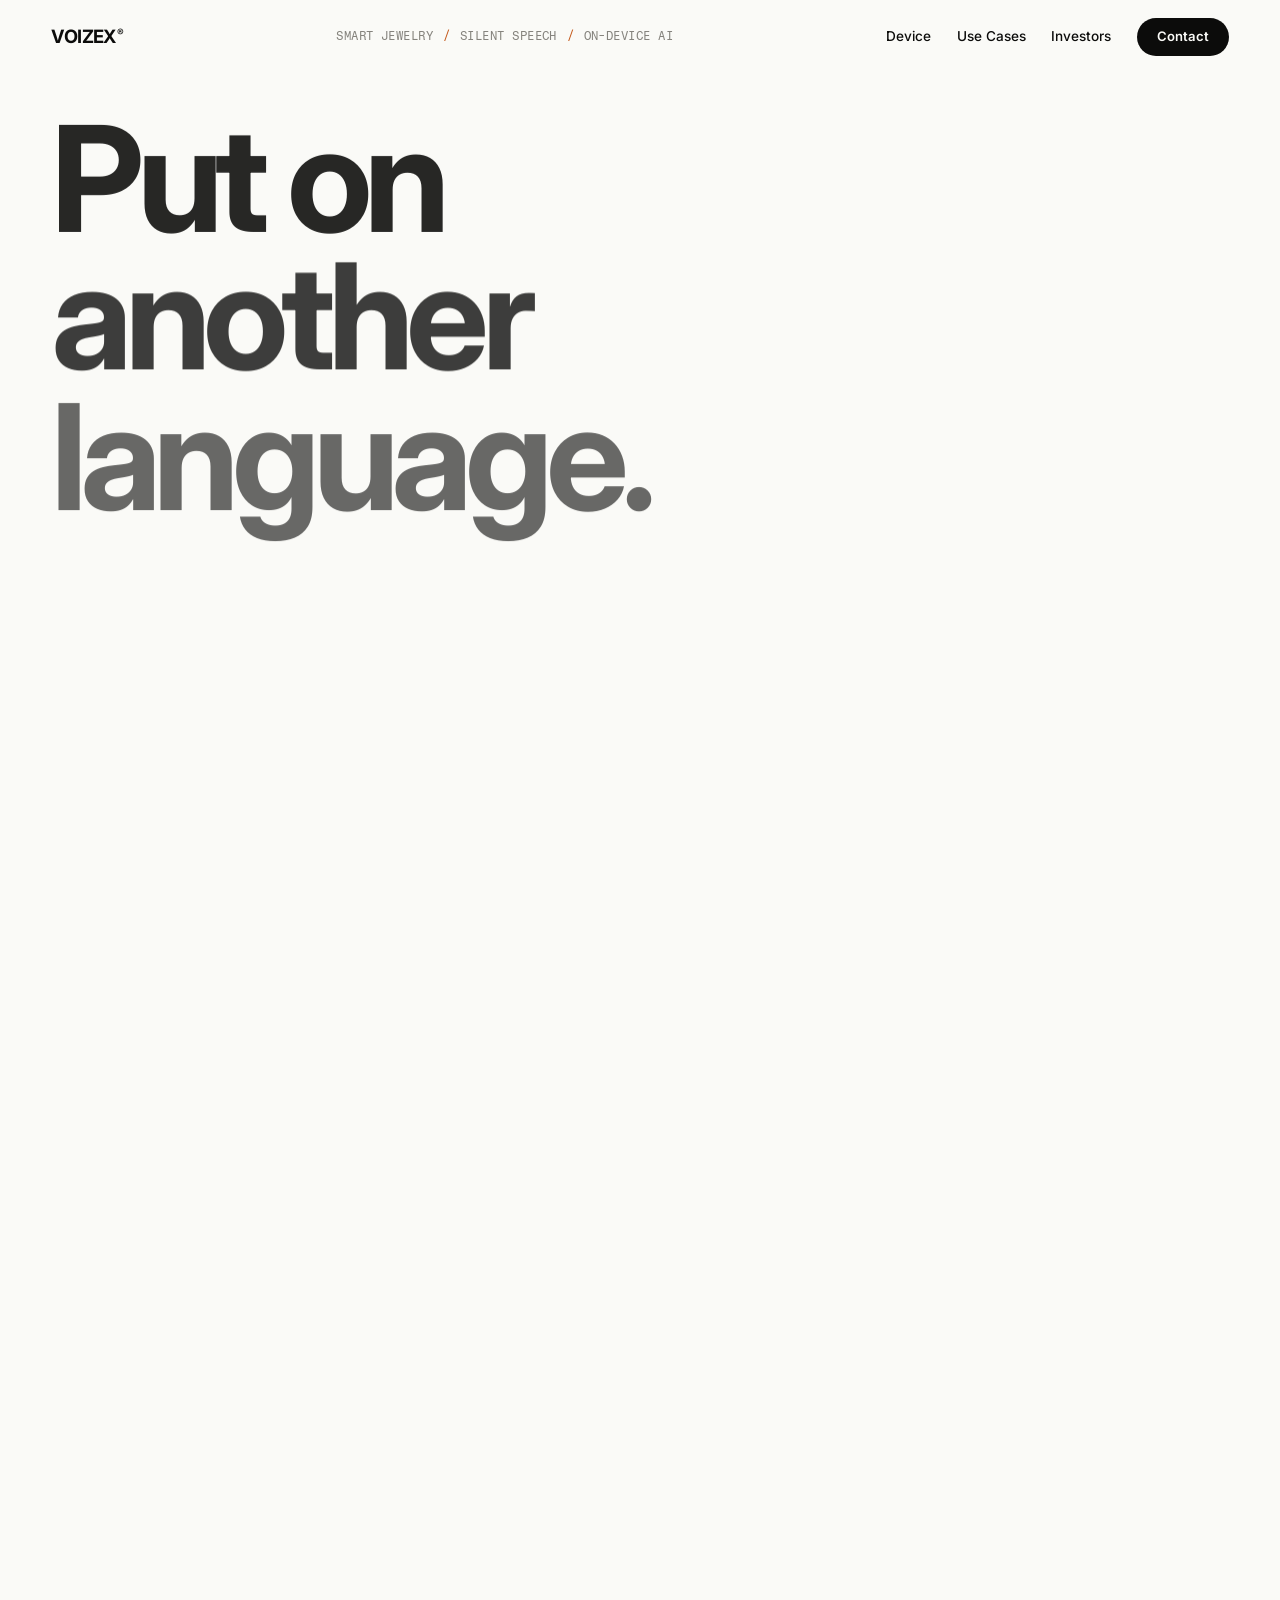
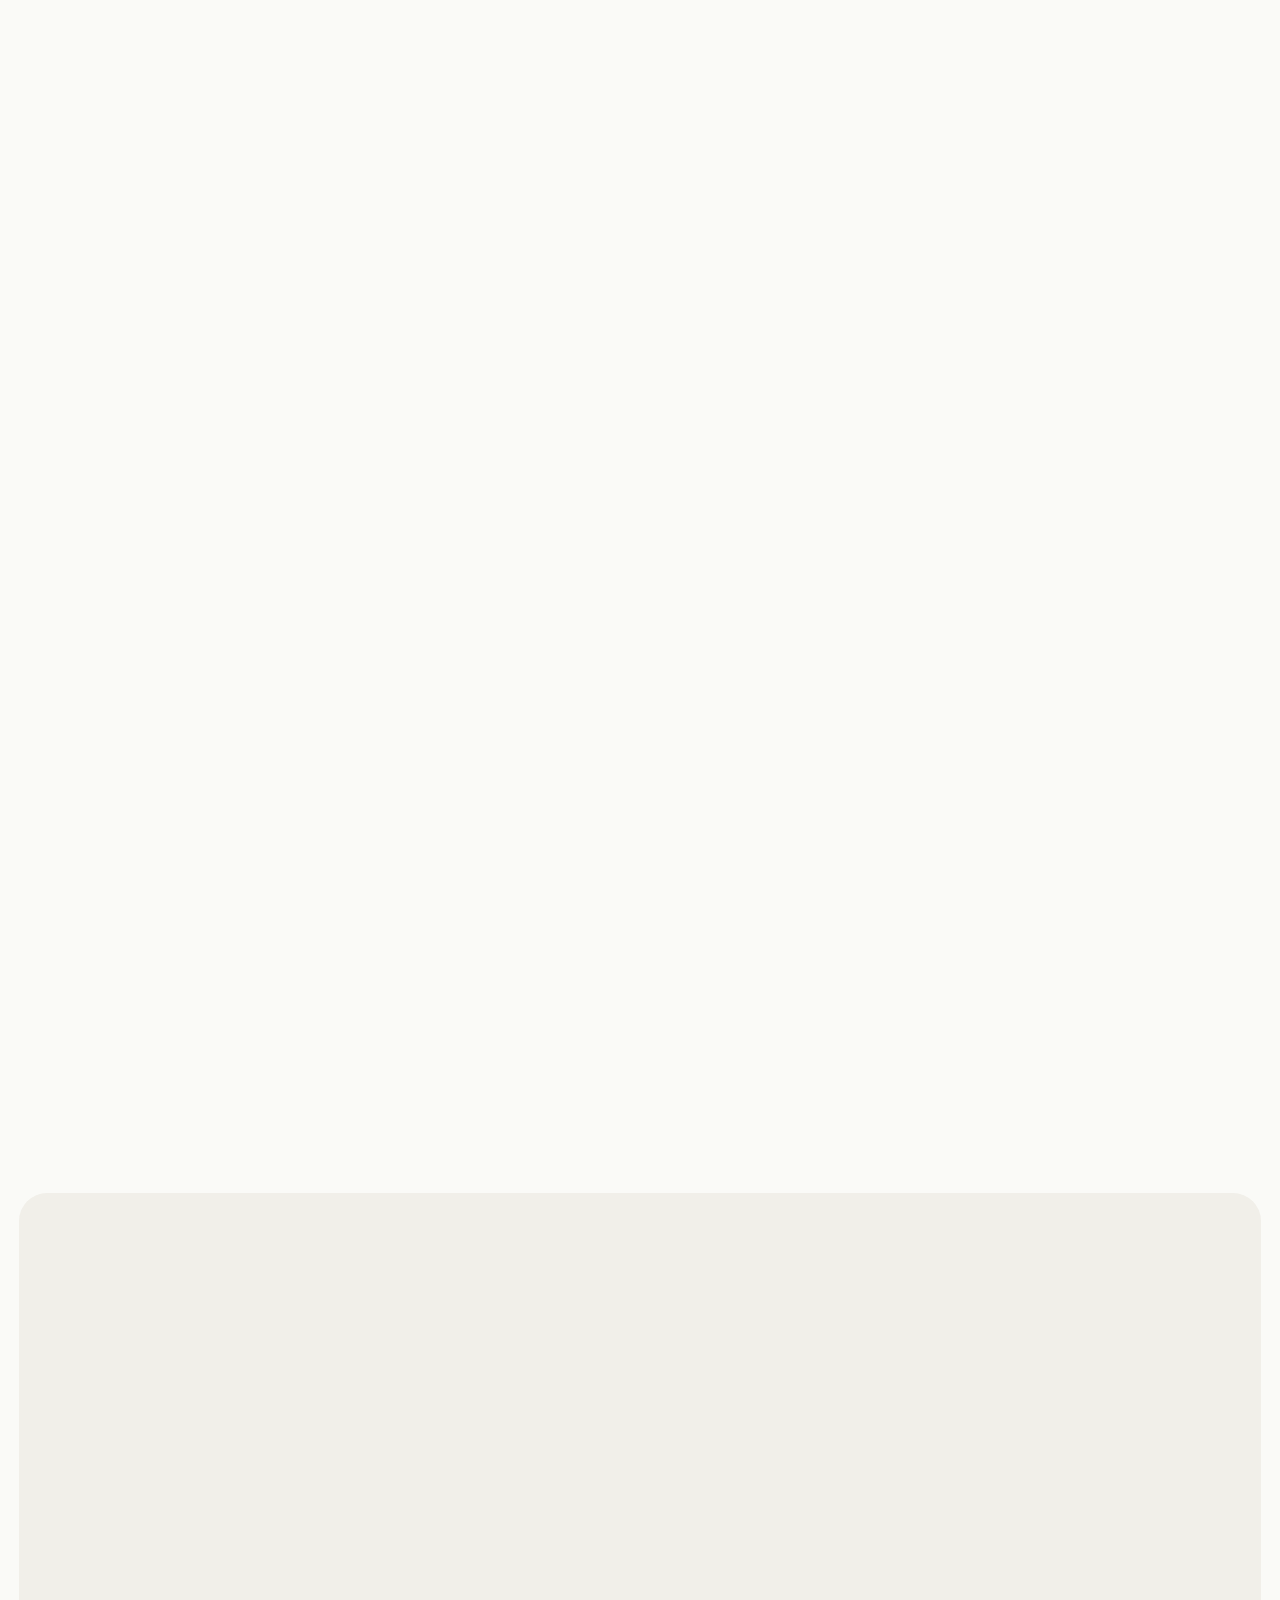
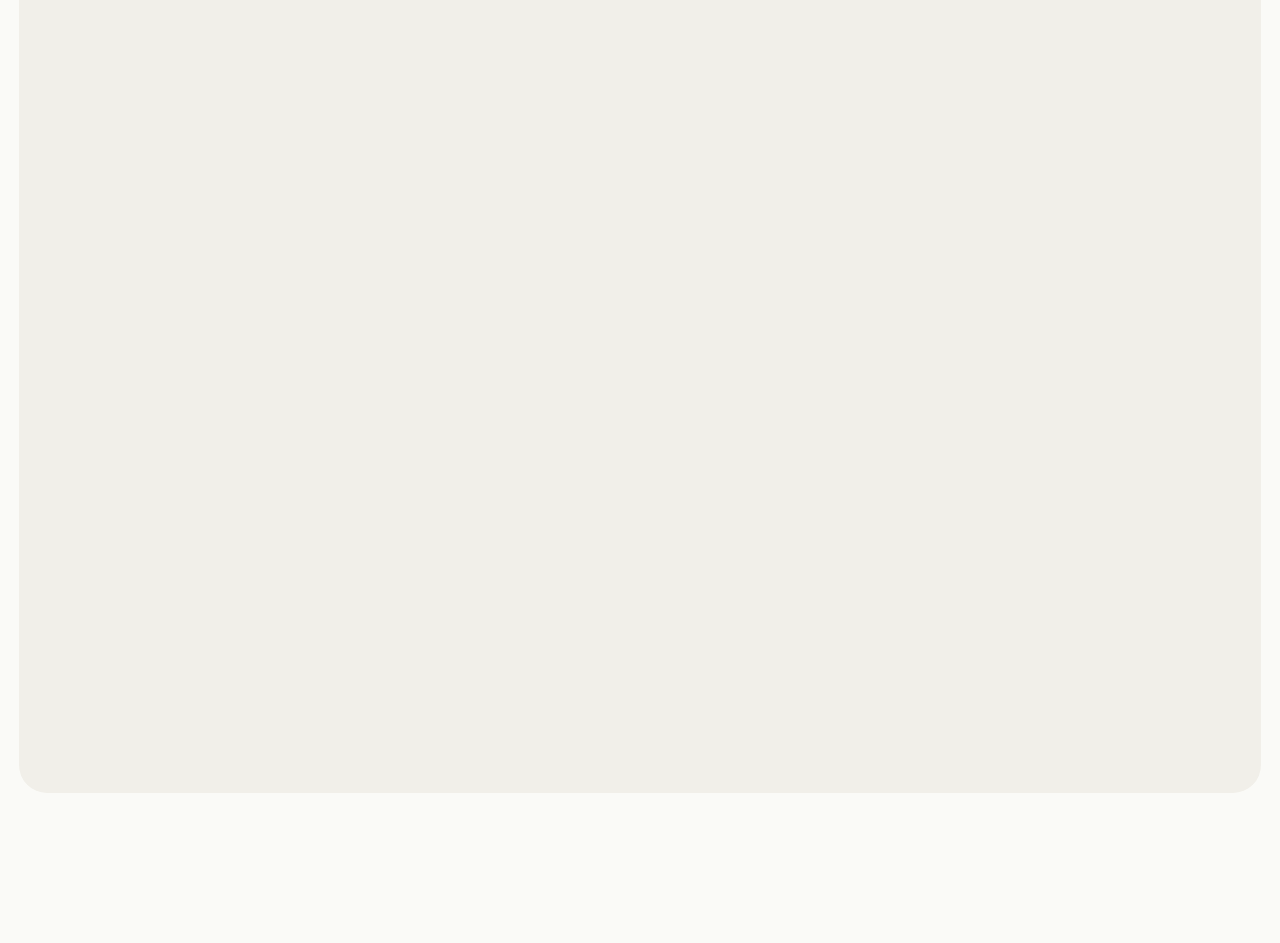
==== commit 8e0c4d55: "Redesign v3 — Morae-style light editorial product site Full visual rebuild after morae.framer.websit" ====
--- a/use-cases.html
+++ b/use-cases.html
@@ -2,228 +2,11 @@
 <html lang="en">
 <head>
   <meta charset="UTF-8">
-  <meta name="viewport" content="width=device-width, initial-scale=1.0">
-  <title>VOIZEX — Use Cases</title>
-  <meta name="description" content="Where VOIZEX belongs: hospitality, private clinics, negotiations — and the silent-speech scenarios that come next.">
-  <link rel="preconnect" href="https://fonts.googleapis.com">
-  <link rel="preconnect" href="https://fonts.gstatic.com" crossorigin>
-  <link href="https://fonts.googleapis.com/css2?family=Archivo:wdth,wght@62..125,100..900&family=IBM+Plex+Mono:wght@400;500&display=swap" rel="stylesheet">
-  <link rel="stylesheet" href="assets/css/style.css">
+  <meta http-equiv="refresh" content="0; url=index.html#use-cases">
+  <title>VOIZEX® — Use Cases</title>
+  <link rel="canonical" href="index.html#use-cases">
 </head>
 <body>
-
-  <!-- ══════════ NAV ══════════ -->
-  <nav class="nav" id="nav">
-    <a class="nav-logo" href="index.html">VOIZE<span>X</span></a>
-    <div class="nav-links">
-      <a class="nav-link" href="index.html">The Device</a>
-      <a class="nav-link active" href="use-cases.html">Use Cases</a>
-      <a class="nav-link hide-sm" href="index.html#investors">Investors</a>
-      <a class="btn" href="mailto:hello@voizex.com" style="padding:0.6rem 1.3rem">Contact</a>
-    </div>
-  </nav>
-
-  <!-- ══════════ HERO ══════════ -->
-  <header class="hero" style="min-height:88svh; padding-top:7rem;">
-    <div class="hero-media" data-parallax="0.25">
-      <img src="assets/img/hospitality.png" alt="A maître d' wearing the VOIZEX necklace in a fine-dining room" fetchpriority="high" style="object-position:center 25%;">
-    </div>
-    <div class="hero-inner">
-      <div class="hero-kicker reveal">
-        <span class="tick"></span>
-        <span class="label">Use cases · B2B · Luxury first</span>
-      </div>
-      <h1 class="display h-1 reveal" style="--d:.1s">Contact with a guest.<br>Every day. <em>Face to face.</em></h1>
-      <div class="hero-bottom">
-        <p class="lead hero-sub reveal" style="--d:.25s">
-          VOIZEX starts where conversation matters most and a phone
-          on the table is unthinkable — hospitality, private medicine,
-          and the rooms where deals are made.
-        </p>
-        <div class="reveal" style="--d:.4s">
-          <a class="btn btn--solid" href="#stories">The three rooms <span class="btn-arrow">↓</span></a>
-        </div>
-      </div>
-    </div>
-  </header>
-
-  <!-- ══════════ STORIES ══════════ -->
-  <section class="section" id="stories">
-    <div class="wrap">
-      <div class="section-head">
-        <div class="head-row">
-          <span class="index-num reveal">01</span>
-          <span class="label reveal">Where Voizex belongs today</span>
-        </div>
-        <hr class="rule reveal-line">
-      </div>
-
-      <article class="story">
-        <div class="story-media reveal">
-          <img src="assets/img/hospitality.png" alt="Fine-dining maître d' greeting foreign guests, wearing VOIZEX" loading="lazy">
-          <span class="story-index">(01)</span>
-        </div>
-        <div class="story-body">
-          <span class="who reveal">Hospitality</span>
-          <h3 class="display reveal" style="--d:.1s">The guest is heard<br>in <em>their</em> language.</h3>
-          <p class="reveal" style="--d:.2s">
-            Hotels, yacht and jet crews, private households, concierge firms.
-            Staff meet a foreign guest every day, face to face. With VOIZEX,
-            the maître d' greets, listens and answers naturally — no phone
-            between them, no app to open, both voices staying their own.
-          </p>
-          <p class="story-quote reveal" style="--d:.3s">
-            No phone on the table. No interruption to the welcome.
-          </p>
-        </div>
-      </article>
-
-      <article class="story">
-        <div class="story-media reveal">
-          <img src="assets/img/clinic.png" alt="A private-clinic consultation, one on one, with VOIZEX at the neck" loading="lazy">
-          <span class="story-index">(02)</span>
-        </div>
-        <div class="story-body">
-          <span class="who reveal">Private clinics</span>
-          <h3 class="display reveal" style="--d:.1s">One on one.<br>No <em>third party</em> in the room.</h3>
-          <p class="reveal" style="--d:.2s">
-            A daily flow of foreign patients — and conversations that are
-            private by nature. VOIZEX lets doctor and patient speak directly,
-            with no interpreter inside the consultation and no recording
-            leaving the room: all processing stays within the device.
-          </p>
-          <p class="story-quote reveal" style="--d:.3s">
-            Privacy by architecture — on-device, zero cloud.
-          </p>
-        </div>
-      </article>
-
-      <article class="story">
-        <div class="story-media reveal">
-          <img src="assets/img/negotiation.png" alt="Two negotiators wearing VOIZEX across the table from each other" loading="lazy">
-          <span class="story-index">(03)</span>
-        </div>
-        <div class="story-body">
-          <span class="who reveal">Negotiations</span>
-          <h3 class="display reveal" style="--d:.1s">Both sides speak<br><em>directly.</em></h3>
-          <p class="reveal" style="--d:.2s">
-            Cross-border deals and sales, delegations, summits, talks.
-            Nuance, tone and timing decide outcomes — and they are exactly
-            what an interpreter or an app flattens. With VOIZEX each side
-            hears the other in their own language, in the speaker's own voice,
-            with 1.5-second latency.
-          </p>
-          <p class="story-quote reveal" style="--d:.3s">
-            Eye contact survives the language barrier.
-          </p>
-        </div>
-      </article>
-    </div>
-  </section>
-
-  <!-- ══════════ IMAGE BREAK ══════════ -->
-  <div class="image-break">
-    <img src="assets/img/museum.png" alt="A family in a gallery wearing VOIZEX — technology that leaves no trace" data-parallax="0.18" loading="lazy">
-    <div class="caption reveal">
-      <p class="label" style="margin-bottom:0.8rem;">Tomorrow</p>
-      <p class="cap-title">As unit cost falls, VOIZEX moves from B2B and luxury into everyone's everyday.</p>
-    </div>
-  </div>
-
-  <!-- ══════════ SILENT SPEECH ══════════ -->
-  <section class="section section--paper on-paper" id="silent">
-    <div class="wrap">
-      <div class="section-head">
-        <div class="head-row">
-          <span class="index-num reveal">02</span>
-          <span class="label reveal">Stage II — silent speech</span>
-        </div>
-        <hr class="rule reveal-line">
-        <h2 class="display h-1 reveal">Speak without <em>a sound.</em></h2>
-        <p class="lead reveal" style="--d:.15s">
-          The necklace reads speech-muscle signals. You articulate — silently,
-          no sound at all — and VOIZEX turns it into your natural voice.
-          Three modes, one device. 92% accuracy in our prototype today.
-        </p>
-      </div>
-
-      <div class="modes">
-        <article class="mode reveal">
-          <span class="mode-num">(01)</span>
-          <h4>Voice output</h4>
-          <p>You articulate with the muscles, no sound — and your cloned voice
-             comes out through the speaker, in the chosen language.</p>
-        </article>
-        <article class="mode reveal" style="--d:.12s">
-          <span class="mode-num">(02)</span>
-          <h4>Soundless dialogue</h4>
-          <p>You articulate silently; a connected partner hears you through
-             an earpiece in their chosen language. A private channel in a public room.</p>
-        </article>
-        <article class="mode reveal" style="--d:.24s">
-          <span class="mode-num">(03)</span>
-          <h4>Speechless commands</h4>
-          <p>You articulate a command — and paired devices or systems carry it out.
-             A human–machine interface with no wake word said aloud.</p>
-        </article>
-      </div>
-
-      <div class="env-row">
-        <span class="env-chip reveal">Noisy environments — factories &amp; shop floors</span>
-        <span class="env-chip reveal" style="--d:.08s">Smart home &amp; devices</span>
-        <span class="env-chip reveal" style="--d:.16s">Medicine — loss of voice</span>
-        <span class="env-chip reveal" style="--d:.24s">Public spaces — quiet by choice</span>
-      </div>
-    </div>
-  </section>
-
-  <!-- ══════════ CTA BAND ══════════ -->
-  <section class="section invest">
-    <div class="wrap">
-      <div class="invest-grid">
-        <div>
-          <p class="label reveal">Pilots &amp; partnerships</p>
-          <h2 class="display h-1 reveal" style="--d:.1s; margin-top:1.4rem;">Bring VOIZEX into <em>your</em> rooms.</h2>
-          <p class="lead reveal" style="--d:.2s; margin-top:1.6rem;">
-            We are selecting the first pilot partners in hospitality,
-            private medicine and negotiations. If face-to-face conversation
-            is your business — talk to us.
-          </p>
-          <div class="reveal" style="--d:.3s; margin-top:2.4rem; display:flex; gap:1rem; flex-wrap:wrap;">
-            <a class="btn btn--solid" href="mailto:hello@voizex.com?subject=VOIZEX%20—%20pilot%20request">Request a pilot <span class="btn-arrow">→</span></a>
-            <a class="btn" href="index.html#investors">For investors</a>
-          </div>
-        </div>
-        <ul class="invest-points">
-          <li class="reveal">B2B · B2C · B2B2C · Subscription</li>
-          <li class="reveal" style="--d:.08s">Hospitality — hotels, yacht &amp; jet crews, concierge</li>
-          <li class="reveal" style="--d:.16s">Private clinics — a daily flow of foreign patients</li>
-          <li class="reveal" style="--d:.24s">Negotiations — deals, delegations, summits</li>
-        </ul>
-      </div>
-    </div>
-  </section>
-
-  <!-- ══════════ FOOTER ══════════ -->
-  <footer class="footer">
-    <div class="wrap">
-      <a class="footer-word reveal" href="index.html">VOIZE<span>X</span></a>
-      <div class="footer-grid">
-        <span class="footer-tag">Future of communication</span>
-        <div class="footer-links">
-          <a href="index.html">The Device</a>
-          <a href="use-cases.html">Use Cases</a>
-          <a href="index.html#investors">Investors</a>
-          <a href="mailto:hello@voizex.com">hello@voizex.com</a>
-        </div>
-      </div>
-      <div class="footer-base">
-        <span>© 2026 VOIZEX</span>
-        <span>Translation / Silent speech / On-device AI</span>
-      </div>
-    </div>
-  </footer>
-
-  <script src="assets/js/main.js"></script>
+  <p>Use cases moved to the <a href="index.html#use-cases">main page</a>.</p>
 </body>
 </html>
